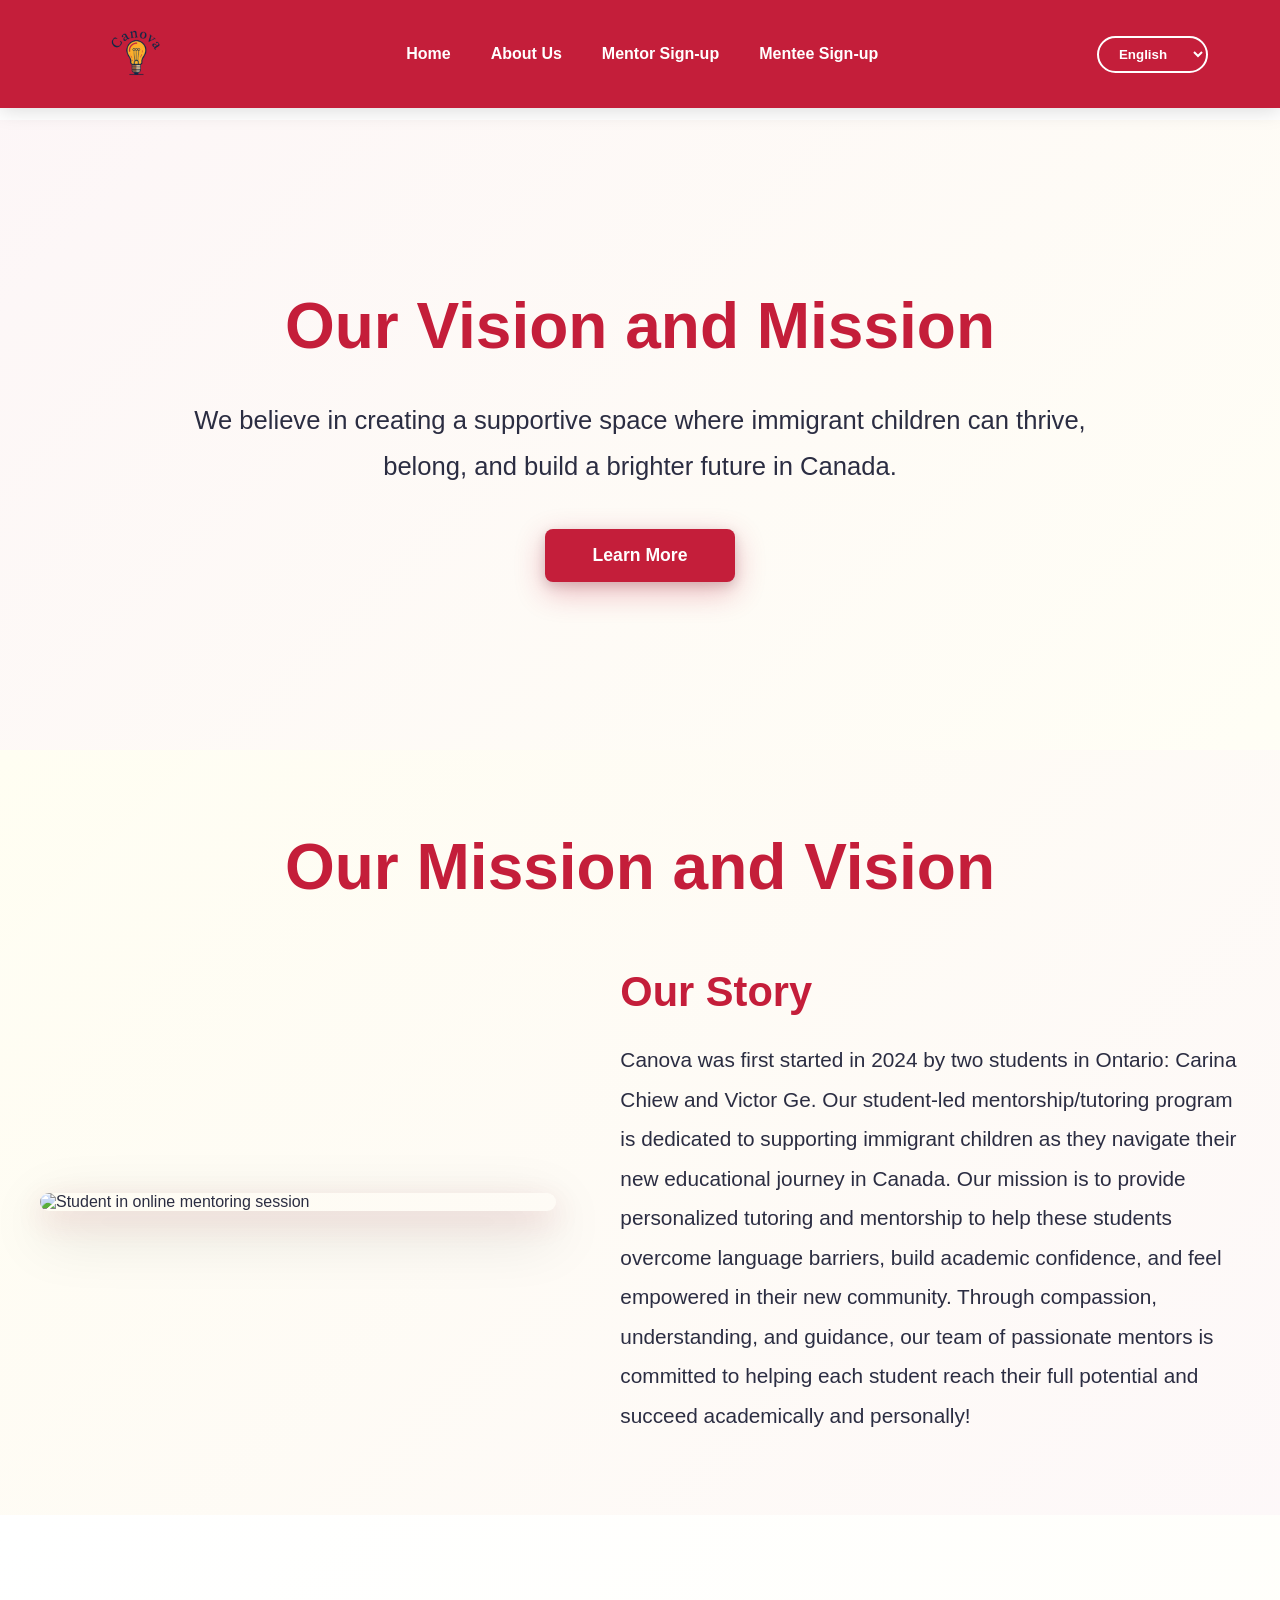
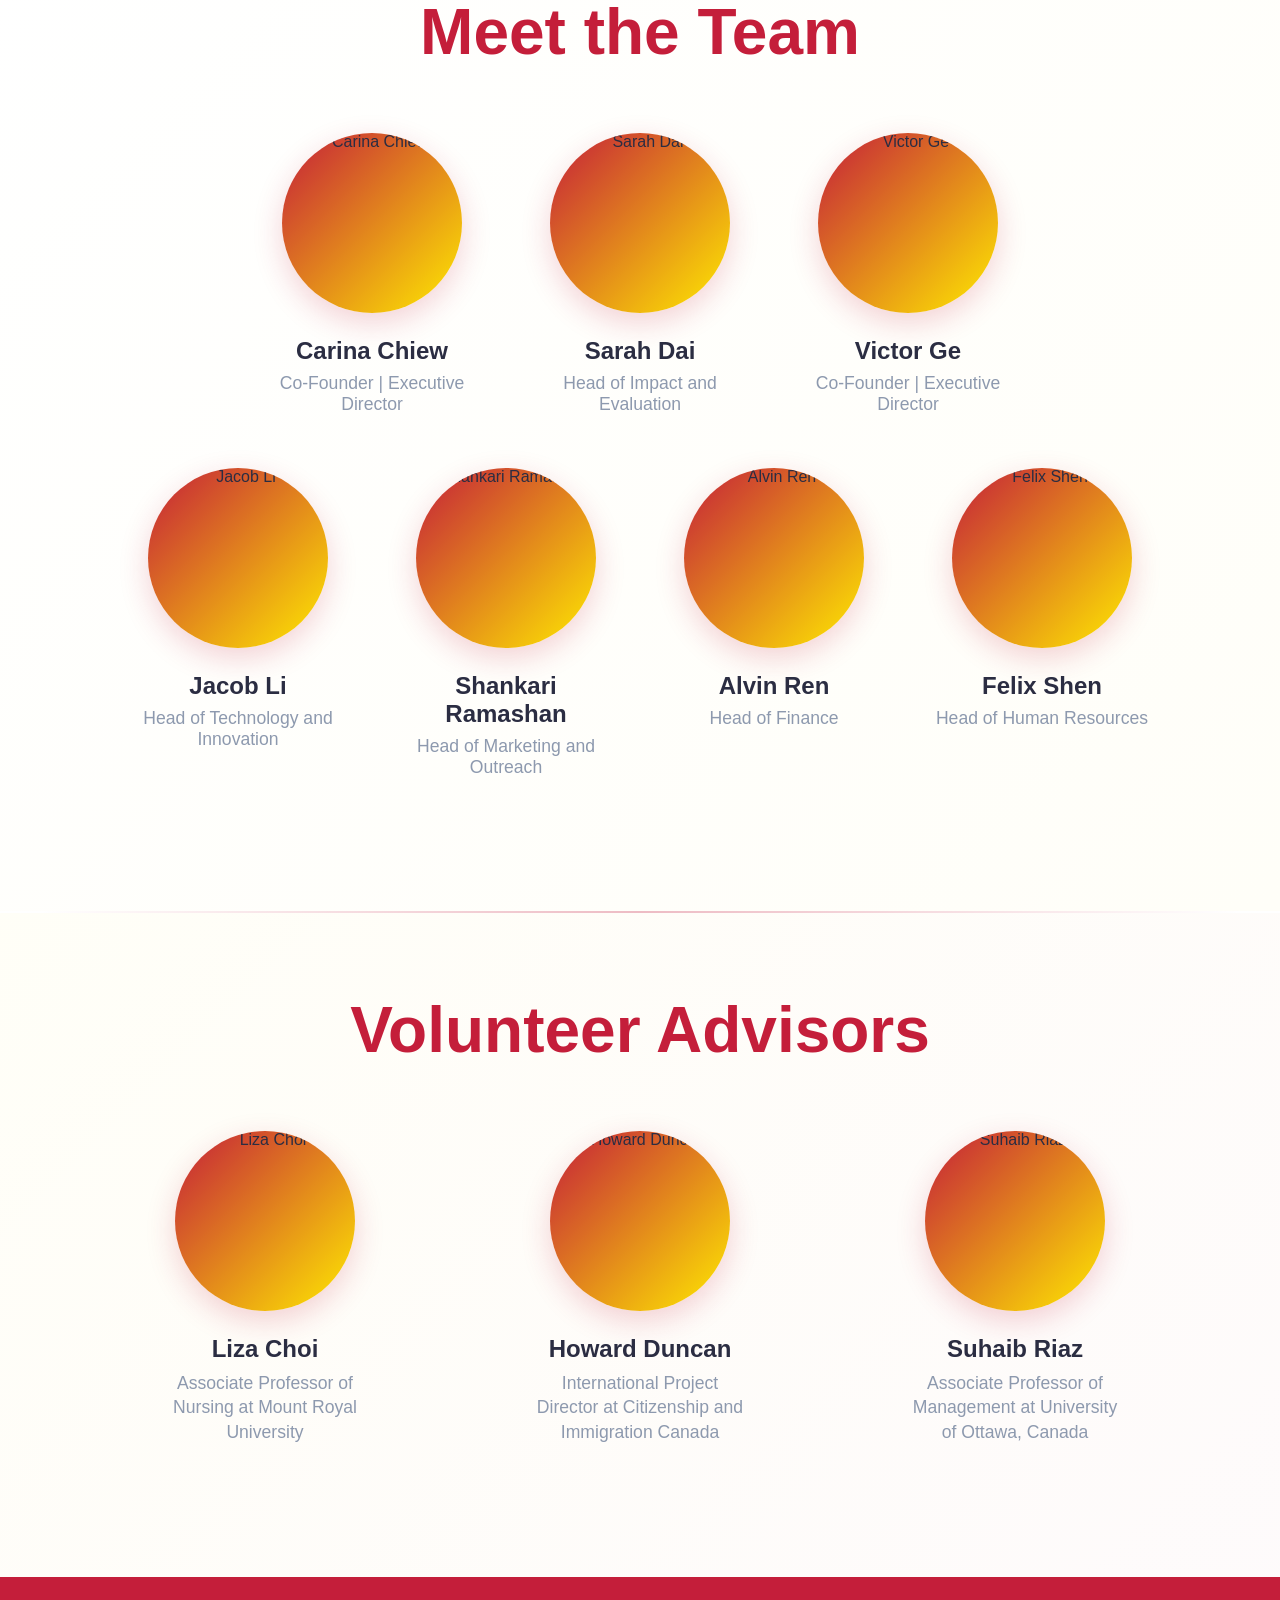
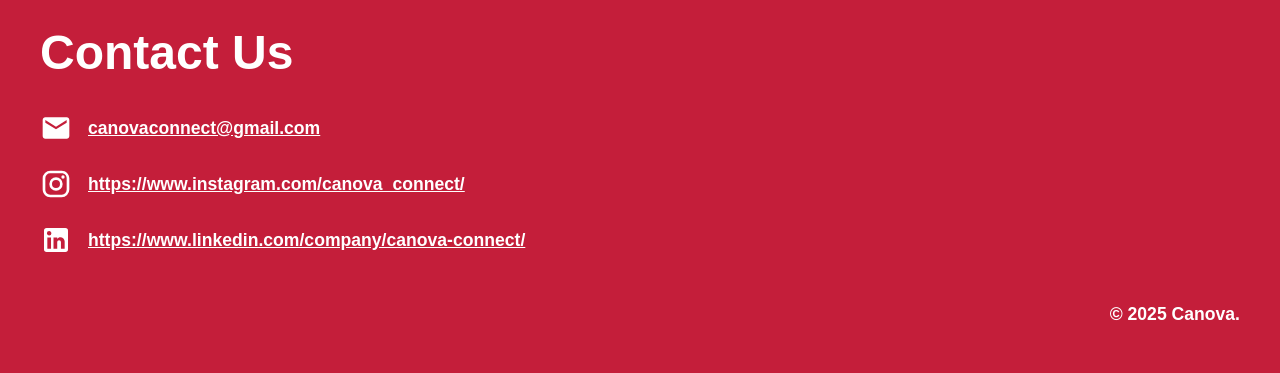
==== about.html @ da6024e0 "Website reformat, tabs." ====
<!DOCTYPE html>
<html lang="en">
<head>
    <meta charset="UTF-8">
    <meta name="viewport" content="width=device-width, initial-scale=1.0">
    <title>About Us - Canova</title>
    <link rel="stylesheet" href="styles.css">
</head>
<body class="page-loading">
    <nav class="home-navbar">
        <div class="nav-container">
            <img src="Images/Canova Logo (no background).png" alt="Canova Logo" class="navbar-logo">
            <ul class="nav-links">
                <li><a href="index.html">Home</a></li>
                <li><a href="about.html">About Us</a></li>
                <li><a href="mentor.html">Mentor Sign-up</a></li>
                <li><a href="mentee.html">Mentee Sign-up</a></li>
            </ul>
            <div class="language-selector">
                <select id="languageSelect">
                    <option value="en">English</option>
                    <option value="zh">中文</option>
                    <option value="fr">Français</option>
                    <option value="ar">العربية</option>
                </select>
            </div>
        </div>
    </nav>

    <section class="vision-mission" style="margin-top: 120px;">
        <div class="vision-content">
            <h2 class="vision-title">Our Vision and Mission</h2>
            <p class="vision-description">We believe in creating a supportive space where immigrant children can thrive, belong, and build a brighter future in Canada.</p>
            <button class="vision-btn">Learn More</button>
        </div>
    </section>

    <section class="about" id="about">
        <h2 class="about-title">Our Mission and Vision</h2>
        <div class="about-content">
            <div class="about-image">
                <img src="https://images.unsplash.com/photo-1588196749597-9ff075ee6b5b?w=800&h=600&fit=crop" alt="Student in online mentoring session">
            </div>
            <div class="about-text">
                <h3 class="about-subtitle">Our Story</h3>
                <p class="about-description">Canova was first started in 2024 by two students in Ontario: Carina Chiew and Victor Ge. Our student-led mentorship/tutoring program is dedicated to supporting immigrant children as they navigate their new educational journey in Canada. Our mission is to provide personalized tutoring and mentorship to help these students overcome language barriers, build academic confidence, and feel empowered in their new community. Through compassion, understanding, and guidance, our team of passionate mentors is committed to helping each student reach their full potential and succeed academically and personally!</p>
            </div>
        </div>
    </section>

    <section class="team" id="team">
        <h2 class="team-title">Meet the Team</h2>
        <div class="team-container">
            <div class="team-row">
                <div class="team-member">
                    <div class="team-circle">
                        <img src="images/carina.jpg" alt="Carina Chiew">
                    </div>
                    <h3 class="member-name">Carina Chiew</h3>
                    <p class="member-position">Co-Founder | Executive Director</p>
                </div>
                <div class="team-member">
                    <div class="team-circle">
                        <img src="images/sarah.jpg" alt="Sarah Dai">
                    </div>
                    <h3 class="member-name">Sarah Dai</h3>
                    <p class="member-position">Head of Impact and Evaluation</p>
                </div>
                <div class="team-member">
                    <div class="team-circle">
                        <img src="images/victor.jpg" alt="Victor Ge">
                    </div>
                    <h3 class="member-name">Victor Ge</h3>
                    <p class="member-position">Co-Founder | Executive Director</p>
                </div>
            </div>
            <div class="team-row team-row-centered">
                <div class="team-member">
                    <div class="team-circle">
                        <img src="images/jacob.jpg" alt="Jacob Li">
                    </div>
                    <h3 class="member-name">Jacob Li</h3>
                    <p class="member-position">Head of Technology and Innovation</p>
                </div>
                <div class="team-member">
                    <div class="team-circle">
                        <img src="images/shankari.jpg" alt="Shankari Ramashan">
                    </div>
                    <h3 class="member-name">Shankari Ramashan</h3>
                    <p class="member-position">Head of Marketing and Outreach</p>
                </div>
                <div class="team-member">
                    <div class="team-circle">
                        <img src="images/alvin.jpg" alt="Alvin Ren">
                    </div>
                    <h3 class="member-name">Alvin Ren</h3>
                    <p class="member-position">Head of Finance</p>
                </div>
                <div class="team-member">
                    <div class="team-circle">
                        <img src="images/felix.jpg" alt="Felix Shen">
                    </div>
                    <h3 class="member-name">Felix Shen</h3>
                    <p class="member-position">Head of Human Resources</p>
                </div>
            </div>
        </div>
    </section>

    <div class="section-divider"></div>

    <section class="advisors" id="advisors">
        <h2 class="advisors-title">Volunteer Advisors</h2>
        <div class="advisors-container">
            <div class="team-row">
                <div class="team-member">
                    <div class="team-circle">
                        <img src="images/liza.jpg" alt="Liza Choi">
                    </div>
                    <h3 class="member-name">Liza Choi</h3>
                    <p class="member-position">Associate Professor of Nursing at Mount Royal University</p>
                </div>
                <div class="team-member">
                    <div class="team-circle">
                        <img src="images/howard.jpg" alt="Howard Duncan">
                    </div>
                    <h3 class="member-name">Howard Duncan</h3>
                    <p class="member-position">International Project Director at Citizenship and Immigration Canada</p>
                </div>
                <div class="team-member">
                    <div class="team-circle">
                        <img src="images/suhaib.jpg" alt="Suhaib Riaz">
                    </div>
                    <h3 class="member-name">Suhaib Riaz</h3>
                    <p class="member-position">Associate Professor of Management at University of Ottawa, Canada</p>
                </div>
            </div>
        </div>
    </section>

    <footer class="footer">
        <div class="footer-content">
            <h2 class="footer-title">Contact Us</h2>
            <div class="footer-links">
                <div class="footer-item">
                    <svg class="footer-icon" viewBox="0 0 24 24" width="32" height="32">
                        <path fill="currentColor" d="M20 4H4c-1.1 0-1.99.9-1.99 2L2 18c0 1.1.9 2 2 2h16c1.1 0 2-.9 2-2V6c0-1.1-.9-2-2-2zm0 4l-8 5-8-5V6l8 5 8-5v2z"/>
                    </svg>
                    <a href="mailto:canovaconnect@gmail.com">canovaconnect@gmail.com</a>
                </div>
                <div class="footer-item">
                    <svg class="footer-icon" viewBox="0 0 24 24" width="32" height="32">
                        <path fill="currentColor" d="M7.8 2h8.4C19.4 2 22 4.6 22 7.8v8.4a5.8 5.8 0 0 1-5.8 5.8H7.8C4.6 22 2 19.4 2 16.2V7.8A5.8 5.8 0 0 1 7.8 2m-.2 2A3.6 3.6 0 0 0 4 7.6v8.8C4 18.39 5.61 20 7.6 20h8.8a3.6 3.6 0 0 0 3.6-3.6V7.6C20 5.61 18.39 4 16.4 4H7.6m9.65 1.5a1.25 1.25 0 0 1 1.25 1.25A1.25 1.25 0 0 1 17.25 8 1.25 1.25 0 0 1 16 6.75a1.25 1.25 0 0 1 1.25-1.25M12 7a5 5 0 0 1 5 5 5 5 0 0 1-5 5 5 5 0 0 1-5-5 5 5 0 0 1 5-5m0 2a3 3 0 0 0-3 3 3 3 0 0 0 3 3 3 3 0 0 0 3-3 3 3 0 0 0-3-3z"/>
                    </svg>
                    <a href="https://www.instagram.com/canova_connect/" target="_blank">https://www.instagram.com/canova_connect/</a>
                </div>
                <div class="footer-item">
                    <svg class="footer-icon" viewBox="0 0 24 24" width="32" height="32">
                        <path fill="currentColor" d="M19 3a2 2 0 0 1 2 2v14a2 2 0 0 1-2 2H5a2 2 0 0 1-2-2V5a2 2 0 0 1 2-2h14m-.5 15.5v-5.3a3.26 3.26 0 0 0-3.26-3.26c-.85 0-1.84.52-2.32 1.3v-1.11h-2.79v8.37h2.79v-4.93c0-.77.62-1.4 1.39-1.4a1.4 1.4 0 0 1 1.4 1.4v4.93h2.79M6.88 8.56a1.68 1.68 0 0 0 1.68-1.68c0-.93-.75-1.69-1.68-1.69a1.69 1.69 0 0 0-1.69 1.69c0 .93.76 1.68 1.69 1.68m1.39 9.94v-8.37H5.5v8.37h2.77z"/>
                    </svg>
                    <a href="https://www.linkedin.com/company/canova-connect/" target="_blank">https://www.linkedin.com/company/canova-connect/</a>
                </div>
            </div>
            <p class="footer-copyright">© 2025 Canova.</p>
        </div>
    </footer>

    <script src="script.js"></script>
    <script>
        // Ensure page loads properly
        window.addEventListener('load', function() {
            document.body.classList.remove('page-loading');
            document.body.classList.add('page-loaded');
        });
    </script>
</body>
</html>
---- styles.css ----
* {
    margin: 0;
    padding: 0;
    box-sizing: border-box;
}

:root {
    --canova-red: #C41E3A;
    --canova-yellow: #FFEB00;
    --canova-white: #FFFFFF;
    --text-dark: #2B2D42;
    --text-light: #8D99AE;
}

body {
    font-family: 'Segoe UI', Tahoma, Geneva, Verdana, sans-serif;
    overflow-x: hidden;
    background-color: var(--canova-white);
    color: var(--text-dark);
}

body.page-loading .home-navbar {
    opacity: 0;
}

body.page-loaded .home-navbar {
    animation: navbarFadeIn 0.6s ease forwards;
}

body.page-loading .home-content,
body.page-loading .home-graphic {
    opacity: 0;
    transform: translateY(40px);
}

body.page-loaded .home-content {
    animation: slideUpFadeIn 0.8s ease 0.2s forwards;
}

body.page-loaded .home-graphic {
    animation: slideUpFadeIn 0.8s ease 0.3s forwards;
}

@keyframes navbarFadeIn {
    from {
        opacity: 0;
    }
    to {
        opacity: 1;
    }
}

@keyframes slideUpFadeIn {
    from {
        opacity: 0;
        transform: translateY(40px);
    }
    to {
        opacity: 1;
        transform: translateY(0);
    }
}

/* Home Section */
.home {
    min-height: 100vh;
    display: flex;
    flex-direction: column;
    align-items: center;
    justify-content: center;
    padding: 0;
    position: relative;
    width: 100%;
    background: linear-gradient(135deg, #FFF8F8 0%, #FFFEF8 100%);
}

/* Home Navbar */
.home-navbar {
    width: 100%;
    background: var(--canova-red);
    backdrop-filter: blur(10px);
    box-shadow: 0 2px 20px rgba(0, 0, 0, 0.15);
    position: fixed;
    top: 0;
    left: 0;
    z-index: 1000;
}

.nav-container {
    max-width: 1200px;
    margin: 0 auto;
    padding: 1.2rem 2rem;
    display: flex;
    justify-content: space-between;
    align-items: center;
    gap: 2rem;
}

.navbar-logo {
    height: 70px;
    width: auto;
    object-fit: contain;
    margin-left: 1rem;
}

.nav-links {
    display: flex;
    list-style: none;
    gap: 2.5rem;
    margin: 0;
}

.nav-links a {
    text-decoration: none;
    color: white;
    font-weight: 600;
    font-size: 1rem;
    transition: color 0.3s ease;
    position: relative;
}

.nav-links a:hover {
    color: var(--canova-yellow);
}

.nav-links a::after {
    content: '';
    position: absolute;
    bottom: -5px;
    left: 0;
    width: 0;
    height: 2px;
    background: var(--canova-yellow);
    transition: width 0.3s ease;
}

.nav-links a:hover::after {
    width: 100%;
}

/* Language Selector */
.language-selector select {
    padding: 0.5rem 1rem;
    border: 2px solid white;
    border-radius: 25px;
    background: transparent;
    color: white;
    font-weight: 600;
    cursor: pointer;
    transition: all 0.3s ease;
    outline: none;
}

.language-selector select option {
    background: white;
    color: var(--text-dark);
    font-weight: 600;
    padding: 0.5rem;
}

.language-selector select:hover {
    background: white;
    color: var(--canova-red);
}

.language-selector select:focus {
    box-shadow: 0 0 0 3px rgba(255, 255, 255, 0.3);
}

.home-graphic {
    width: 100%;
    max-width: 1200px;
    background-image: url('images/Canova Grad.jpg');
    background-size: cover;
    background-position: center;
    background-repeat: no-repeat;
    border-radius: 20px;
    padding: 4rem 2rem;
    box-shadow: 0 25px 70px rgba(0, 0, 0, 0.15), 0 10px 30px rgba(196, 30, 58, 0.1);
    display: flex;
    align-items: center;
    justify-content: center;
    min-height: 500px;
    margin-top: 6rem;
    position: relative;
    transition: transform 0.3s ease, box-shadow 0.3s ease;
}

.home-graphic:hover {
    transform: translateY(-5px);
    box-shadow: 0 30px 80px rgba(0, 0, 0, 0.2), 0 15px 40px rgba(196, 30, 58, 0.15);
}

.home-graphic::before {
    content: '';
    position: absolute;
    top: 0;
    left: 0;
    right: 0;
    bottom: 0;
    background: rgba(255, 220, 220, 0.55);
    border-radius: 20px;
    z-index: 1;
}

.home-content {
    text-align: center;
    background: rgba(255, 255, 255, 0.95);
    padding: 3rem;
    border-radius: 15px;
    max-width: 800px;
    position: relative;
    z-index: 2;
    box-shadow: 0 15px 40px rgba(0, 0, 0, 0.1), 0 5px 15px rgba(196, 30, 58, 0.08);
}

.home-title {
    font-size: 4.5rem;
    font-weight: 700;
    color: var(--canova-red);
    margin-bottom: 1rem;
}

.home-subtitle {
    font-size: 2.2rem;
    color: var(--text-dark);
    font-weight: 600;
    margin-bottom: 1rem;
}

.home-description {
    font-size: 1.5rem;
    color: var(--text-light);
    margin-bottom: 2.5rem;
    line-height: 1.6;
}

.home-buttons {
    display: flex;
    gap: 2rem;
    justify-content: center;
    align-items: center;
}

.home-btn {
    padding: 1.2rem 3rem;
    font-size: 1.3rem;
    border: 2px solid var(--canova-red);
    background: var(--canova-white);
    color: var(--canova-red);
    border-radius: 50px;
    cursor: pointer;
    font-weight: 600;
    transition: all 0.3s ease;
}

.home-btn:hover {
    background: var(--canova-red);
    color: white;
    transform: translateY(-3px);
    box-shadow: 0 10px 30px rgba(196, 30, 58, 0.3);
}

/* Vision and Mission Section */
.vision-mission {
    min-height: 70vh;
    display: flex;
    align-items: center;
    justify-content: center;
    padding: 4rem 2rem;
    background: linear-gradient(135deg, rgba(196, 30, 58, 0.04), rgba(255, 235, 0, 0.04));
    position: relative;
}

.vision-content {
    text-align: center;
    max-width: 900px;
    opacity: 0;
    transform: translateY(50px);
    transition: opacity 1s ease, transform 1s ease;
}

.vision-content.visible {
    opacity: 1;
    transform: translateY(0);
}

.vision-title {
    font-size: 4rem;
    font-weight: 700;
    color: var(--canova-red);
    margin-bottom: 2rem;
    line-height: 1.2;
}

.vision-description {
    font-size: 1.6rem;
    color: var(--text-dark);
    line-height: 1.8;
    margin-bottom: 2.5rem;
    font-weight: 400;
}

.vision-btn {
    padding: 1rem 3rem;
    font-size: 1.1rem;
    border: none;
    background: var(--canova-red);
    color: white;
    border-radius: 8px;
    cursor: pointer;
    font-weight: 600;
    transition: all 0.3s ease;
    box-shadow: 0 10px 30px rgba(196, 30, 58, 0.3), 0 4px 12px rgba(0, 0, 0, 0.15);
}

.vision-btn:hover {
    transform: translateY(-4px);
    box-shadow: 0 15px 45px rgba(196, 30, 58, 0.4), 0 8px 20px rgba(0, 0, 0, 0.2);
    background: #A01828;
}

/* Services Section */
.services {
    padding: 5rem 2rem;
    background: linear-gradient(135deg, #FFFFFF 0%, #FFF9F0 100%);
}

.services-title {
    font-size: 4rem;
    font-weight: 700;
    color: var(--canova-red);
    text-align: center;
    margin-bottom: 4rem;
}

.services-grid {
    max-width: 1200px;
    margin: 0 auto;
    display: grid;
    grid-template-columns: repeat(3, 1fr);
    gap: 3rem;
}

.service-card {
    text-align: center;
    padding: 2rem;
    opacity: 0;
    transform: translateY(30px);
    transition: opacity 0.8s ease, transform 0.8s ease, box-shadow 0.3s ease;
    background: white;
    border-radius: 15px;
    box-shadow: 0 8px 25px rgba(0, 0, 0, 0.08), 0 3px 10px rgba(196, 30, 58, 0.05);
}

.service-card:hover {
    transform: translateY(-8px);
    box-shadow: 0 15px 40px rgba(0, 0, 0, 0.12), 0 8px 20px rgba(196, 30, 58, 0.1);
}

.service-card.visible {
    opacity: 1;
    transform: translateY(0);
}

.service-card:nth-child(2) {
    transition-delay: 0.2s;
}

.service-card:nth-child(3) {
    transition-delay: 0.4s;
}

.service-icon {
    color: var(--canova-red);
    margin-bottom: 1.5rem;
    display: flex;
    justify-content: center;
}

.service-name {
    font-size: 2.4rem;
    font-weight: 700;
    color: var(--canova-red);
    margin-bottom: 1.5rem;
}

.service-description {
    font-size: 1.2rem;
    color: var(--text-dark);
    line-height: 1.8;
    text-align: left;
}

.service-description strong {
    color: var(--canova-red);
    font-weight: 600;
}

/* About Section */
.about {
    padding: 5rem 2rem;
    background: linear-gradient(135deg, rgba(255, 235, 0, 0.05), rgba(196, 30, 58, 0.03));
}

.about-title {
    font-size: 4rem;
    font-weight: 700;
    color: var(--canova-red);
    text-align: center;
    margin-bottom: 4rem;
    opacity: 0;
    transform: translateY(30px);
    transition: opacity 0.8s ease, transform 0.8s ease;
}

.about-title.visible {
    opacity: 1;
    transform: translateY(0);
}

.about-content {
    max-width: 1200px;
    margin: 0 auto;
    display: grid;
    grid-template-columns: 1fr 1.2fr;
    gap: 4rem;
    align-items: center;
    opacity: 0;
    transform: translateY(30px);
    transition: opacity 0.8s ease 0.3s, transform 0.8s ease 0.3s;
}

.about-content.visible {
    opacity: 1;
    transform: translateY(0);
}

.about-image {
    border-radius: 20px;
    overflow: hidden;
    box-shadow: 0 20px 60px rgba(0, 0, 0, 0.2), 0 10px 30px rgba(196, 30, 58, 0.12);
    transition: transform 0.3s ease, box-shadow 0.3s ease;
}

.about-image:hover {
    transform: translateY(-5px) scale(1.02);
    box-shadow: 0 25px 70px rgba(0, 0, 0, 0.25), 0 15px 40px rgba(196, 30, 58, 0.18);
}

.about-image img {
    width: 100%;
    height: auto;
    display: block;
}

.about-subtitle {
    font-size: 2.6rem;
    font-weight: 700;
    color: var(--canova-red);
    margin-bottom: 1.5rem;
}

.about-description {
    font-size: 1.3rem;
    color: var(--text-dark);
    line-height: 1.9;
    text-align: left;
}

/* Mentee Sign-up Section */
.mentee-signup {
    padding: 5rem 2rem;
    background: linear-gradient(135deg, #FFFBF5 0%, #FFF5F5 100%);
}

.mentee-content {
    max-width: 1200px;
    margin: 0 auto;
    display: grid;
    grid-template-columns: 1fr 1fr;
    gap: 4rem;
    align-items: center;
    opacity: 0;
    transform: translateY(30px);
    transition: opacity 0.8s ease, transform 0.8s ease;
}

.mentee-content.visible {
    opacity: 1;
    transform: translateY(0);
}

.mentee-text {
    text-align: left;
}

.mentee-title {
    font-size: 4rem;
    font-weight: 700;
    color: var(--canova-red);
    margin-bottom: 1.5rem;
    line-height: 1.2;
}

.mentee-subtitle {
    font-size: 1.5rem;
    color: var(--text-dark);
    margin-bottom: 2.5rem;
    line-height: 1.6;
}

.mentee-btn {
    padding: 1rem 2.5rem;
    font-size: 1.1rem;
    border: none;
    background: var(--canova-red);
    color: white;
    border-radius: 50px;
    cursor: pointer;
    font-weight: 600;
    transition: all 0.3s ease;
    box-shadow: 0 8px 25px rgba(196, 30, 58, 0.3);
}

.mentee-btn:hover {
    transform: translateY(-3px);
    box-shadow: 0 12px 35px rgba(196, 30, 58, 0.4);
    background: #A01828;
}

.mentee-image {
    border-radius: 20px;
    overflow: hidden;
    box-shadow: 0 20px 60px rgba(0, 0, 0, 0.2), 0 10px 30px rgba(196, 30, 58, 0.12);
    transition: transform 0.3s ease, box-shadow 0.3s ease;
}

.mentee-image:hover {
    transform: translateY(-5px) scale(1.02);
    box-shadow: 0 25px 70px rgba(0, 0, 0, 0.25), 0 15px 40px rgba(196, 30, 58, 0.18);
}

.mentee-image img {
    width: 100%;
    height: auto;
    display: block;
}

/* Mentor Sign-up Section */
.mentor-signup {
    padding: 5rem 2rem;
    background: linear-gradient(135deg, rgba(196, 30, 58, 0.02), rgba(255, 255, 255, 0.95));
}

.mentor-content {
    max-width: 1200px;
    margin: 0 auto;
    display: grid;
    grid-template-columns: 1fr 1fr;
    gap: 4rem;
    align-items: center;
    opacity: 0;
    transform: translateY(30px);
    transition: opacity 0.8s ease, transform 0.8s ease;
}

.mentor-content.visible {
    opacity: 1;
    transform: translateY(0);
}

.mentor-text {
    text-align: left;
}

.mentor-title {
    font-size: 4rem;
    font-weight: 700;
    color: var(--canova-red);
    margin-bottom: 1.5rem;
    line-height: 1.2;
}

.mentor-subtitle {
    font-size: 1.5rem;
    color: var(--text-dark);
    margin-bottom: 2.5rem;
    line-height: 1.6;
}

.mentor-btn {
    padding: 1rem 2.5rem;
    font-size: 1.1rem;
    border: none;
    background: var(--canova-red);
    color: white;
    border-radius: 50px;
    cursor: pointer;
    font-weight: 600;
    transition: all 0.3s ease;
    box-shadow: 0 8px 25px rgba(196, 30, 58, 0.3);
}

.mentor-btn:hover {
    transform: translateY(-3px);
    box-shadow: 0 12px 35px rgba(196, 30, 58, 0.4);
    background: #A01828;
}

.mentor-image {
    border-radius: 20px;
    overflow: hidden;
    box-shadow: 0 20px 60px rgba(0, 0, 0, 0.2), 0 10px 30px rgba(196, 30, 58, 0.12);
    transition: transform 0.3s ease, box-shadow 0.3s ease;
}

.mentor-image:hover {
    transform: translateY(-5px) scale(1.02);
    box-shadow: 0 25px 70px rgba(0, 0, 0, 0.25), 0 15px 40px rgba(196, 30, 58, 0.18);
}

.mentor-image img {
    width: 100%;
    height: auto;
    display: block;
}

/* Team Section */
.team {
    padding: 5rem 2rem;
    background: linear-gradient(135deg, #FFFFFF 0%, #FFFEF8 100%);
}

.team-title {
    font-size: 4rem;
    font-weight: 700;
    color: var(--canova-red);
    text-align: center;
    margin-bottom: 4rem;
    opacity: 0;
    transform: translateY(30px);
    transition: opacity 0.8s ease, transform 0.8s ease;
}

.team-title.visible {
    opacity: 1;
    transform: translateY(0);
}

.team-container {
    max-width: 1200px;
    margin: 0 auto;
}

.team-row {
    display: flex;
    justify-content: center;
    gap: 3rem;
    margin-bottom: 3rem;
    flex-wrap: nowrap;
    opacity: 0;
    transform: translateY(30px);
    transition: opacity 0.8s ease, transform 0.8s ease;
}

.team-row.visible {
    opacity: 1;
    transform: translateY(0);
}

.team-row-centered {
    max-width: 1200px;
    margin: 0 auto 3rem;
}

.team-member {
    text-align: center;
    flex: 0 0 auto;
    width: 220px;
}

.team-circle {
    width: 180px;
    height: 180px;
    border-radius: 50%;
    background: linear-gradient(135deg, var(--canova-red), var(--canova-yellow));
    margin: 0 auto 1.5rem;
    box-shadow: 0 10px 30px rgba(196, 30, 58, 0.2);
    transition: transform 0.3s ease, box-shadow 0.3s ease;
    overflow: hidden;
}

.team-circle img {
    width: 100%;
    height: 100%;
    object-fit: cover;
    display: block;
}

.team-circle:hover {
    transform: translateY(-5px);
    box-shadow: 0 15px 40px rgba(196, 30, 58, 0.3);
}

.member-name {
    font-size: 1.5rem;
    font-weight: 700;
    color: var(--text-dark);
    margin-bottom: 0.5rem;
}

.member-position {
    font-size: 1.1rem;
    color: var(--text-light);
    font-weight: 500;
    margin-bottom: 0.3rem;
}

.member-credentials {
    font-size: 1rem;
    color: var(--text-light);
    font-weight: 400;
    font-style: italic;
}

/* Section Divider */
.section-divider {
    max-width: 1200px;
    margin: 0 auto;
    height: 2px;
    background: linear-gradient(90deg, transparent, var(--canova-red), transparent);
    opacity: 0.3;
}

/* Volunteer Advisors Section */
.advisors {
    padding: 5rem 2rem;
    background: linear-gradient(135deg, rgba(255, 235, 0, 0.03), rgba(196, 30, 58, 0.02));
}

.advisors-title {
    font-size: 4rem;
    font-weight: 700;
    color: var(--canova-red);
    text-align: center;
    margin-bottom: 4rem;
    opacity: 0;
    transform: translateY(30px);
    transition: opacity 0.8s ease, transform 0.8s ease;
}

.advisors-title.visible {
    opacity: 1;
    transform: translateY(0);
}

.advisors-container {
    max-width: 1400px;
    margin: 0 auto;
}

.advisors-container .team-row {
    justify-content: space-evenly;
    flex-wrap: nowrap;
    gap: 2rem;
}

.advisors-container .team-member {
    max-width: 320px;
}

.advisors-container .member-position {
    max-width: 300px;
    margin: 0 auto 0.3rem;
    line-height: 1.4;
}

/* Footer */
.footer {
    background: var(--canova-red);
    padding: 3rem 2rem;
    color: white;
}

.footer-content {
    max-width: 1200px;
    margin: 0 auto;
}

.footer-title {
    font-size: 3rem;
    font-weight: 700;
    color: white;
    margin-bottom: 2rem;
}

.footer-links {
    display: flex;
    flex-direction: column;
    gap: 1.5rem;
    margin-bottom: 3rem;
}

.footer-item {
    display: flex;
    align-items: center;
    gap: 1rem;
}

.footer-icon {
    color: white;
    flex-shrink: 0;
}

.footer-item a {
    color: white;
    text-decoration: underline;
    font-size: 1.1rem;
    font-weight: 600;
    transition: opacity 0.3s ease;
}

.footer-item a:hover {
    opacity: 0.8;
}

.footer-copyright {
    text-align: right;
    font-size: 1.1rem;
    color: white;
    font-weight: 600;
    margin: 0;
}

/* Animations */
@keyframes fadeInUp {
    from {
        opacity: 0;
        transform: translateY(30px);
    }
    to {
        opacity: 1;
        transform: translateY(0);
    }
}

/* Responsive */
@media (max-width: 768px) {
    .navbar-logo {
        height: 40px;
        margin-left: 0.5rem;
    }
    
    .nav-links {
        gap: 0.5rem;
        font-size: 0.75rem;
    }
    
    .nav-container {
        padding: 0.5rem 0.75rem;
        flex-wrap: wrap;
        gap: 0.75rem;
    }
    
    .language-selector {
        margin-top: 0;
    }
    
    .language-selector select {
        padding: 0.3rem 0.6rem;
        font-size: 0.75rem;
    }
    
    .home-title {
        font-size: 2.5rem;
    }
    
    .home-subtitle {
        font-size: 1.3rem;
    }
    
    .home-description {
        font-size: 1rem;
    }
    
    .home-buttons {
        flex-direction: column;
        gap: 1rem;
    }
    
    .home-btn {
        width: 100%;
    }
    
    .home-content {
        padding: 2rem 1.5rem;
    }
    
    .vision-title {
        font-size: 2.2rem;
    }
    
    .vision-description {
        font-size: 1.1rem;
    }
    
    .vision-btn {
        width: 100%;
        max-width: 300px;
    }
    
    .services-title {
        font-size: 2.2rem;
    }
    
    .services-grid {
        grid-template-columns: 1fr;
        gap: 2rem;
    }
    
    .service-name {
        font-size: 1.6rem;
    }
    
    .service-description {
        font-size: 1rem;
    }
    
    .about-title {
        font-size: 2.2rem;
    }
    
    .about-content {
        grid-template-columns: 1fr;
        gap: 2rem;
    }
    
    .about-subtitle {
        font-size: 1.8rem;
    }
    
    .about-description {
        font-size: 1rem;
    }
    
    .mentee-content {
        grid-template-columns: 1fr;
        gap: 2rem;
    }
    
    .mentee-title {
        font-size: 2.2rem;
    }
    
    .mentee-subtitle {
        font-size: 1.1rem;
    }
    
    .mentee-btn {
        width: 100%;
    }
    
    .mentor-content {
        grid-template-columns: 1fr;
        gap: 2rem;
    }
    
    .mentor-title {
        font-size: 2.2rem;
    }
    
    .mentor-subtitle {
        font-size: 1.1rem;
    }
    
    .mentor-btn {
        width: 100%;
    }
    
    .team-title {
        font-size: 2.5rem;
    }
    
    .team-row {
        gap: 2rem;
    }

    .team-container .team-row {
        flex-wrap: wrap;
        flex-direction: column;
        align-items: center;
    }

    .team-container .team-member {
        width: 100%;
        max-width: 320px;
    }
    
    .team-circle {
        width: 150px;
        height: 150px;
    }
    
    .member-name {
        font-size: 1.3rem;
    }
    
    .member-position {
        font-size: 1rem;
    }
    
    .member-credentials {
        font-size: 0.9rem;
    }
    
    .advisors-title {
        font-size: 2.5rem;
    }
    
    .advisors-container .team-row {
        flex-wrap: wrap;
        flex-direction: column;
        align-items: center;
    }
    
    .advisors-container .team-member {
        max-width: 100%;
        width: 100%;
    }
    
    .advisors-container .member-position {
        max-width: 100%;
    }
    
    .footer-title {
        font-size: 2rem;
    }
    
    .footer-item {
        flex-direction: column;
        align-items: flex-start;
        gap: 0.5rem;
    }
    
    .footer-item a {
        font-size: 0.95rem;
        word-break: break-all;
    }
    
    .footer-copyright {
        text-align: center;
    }
}
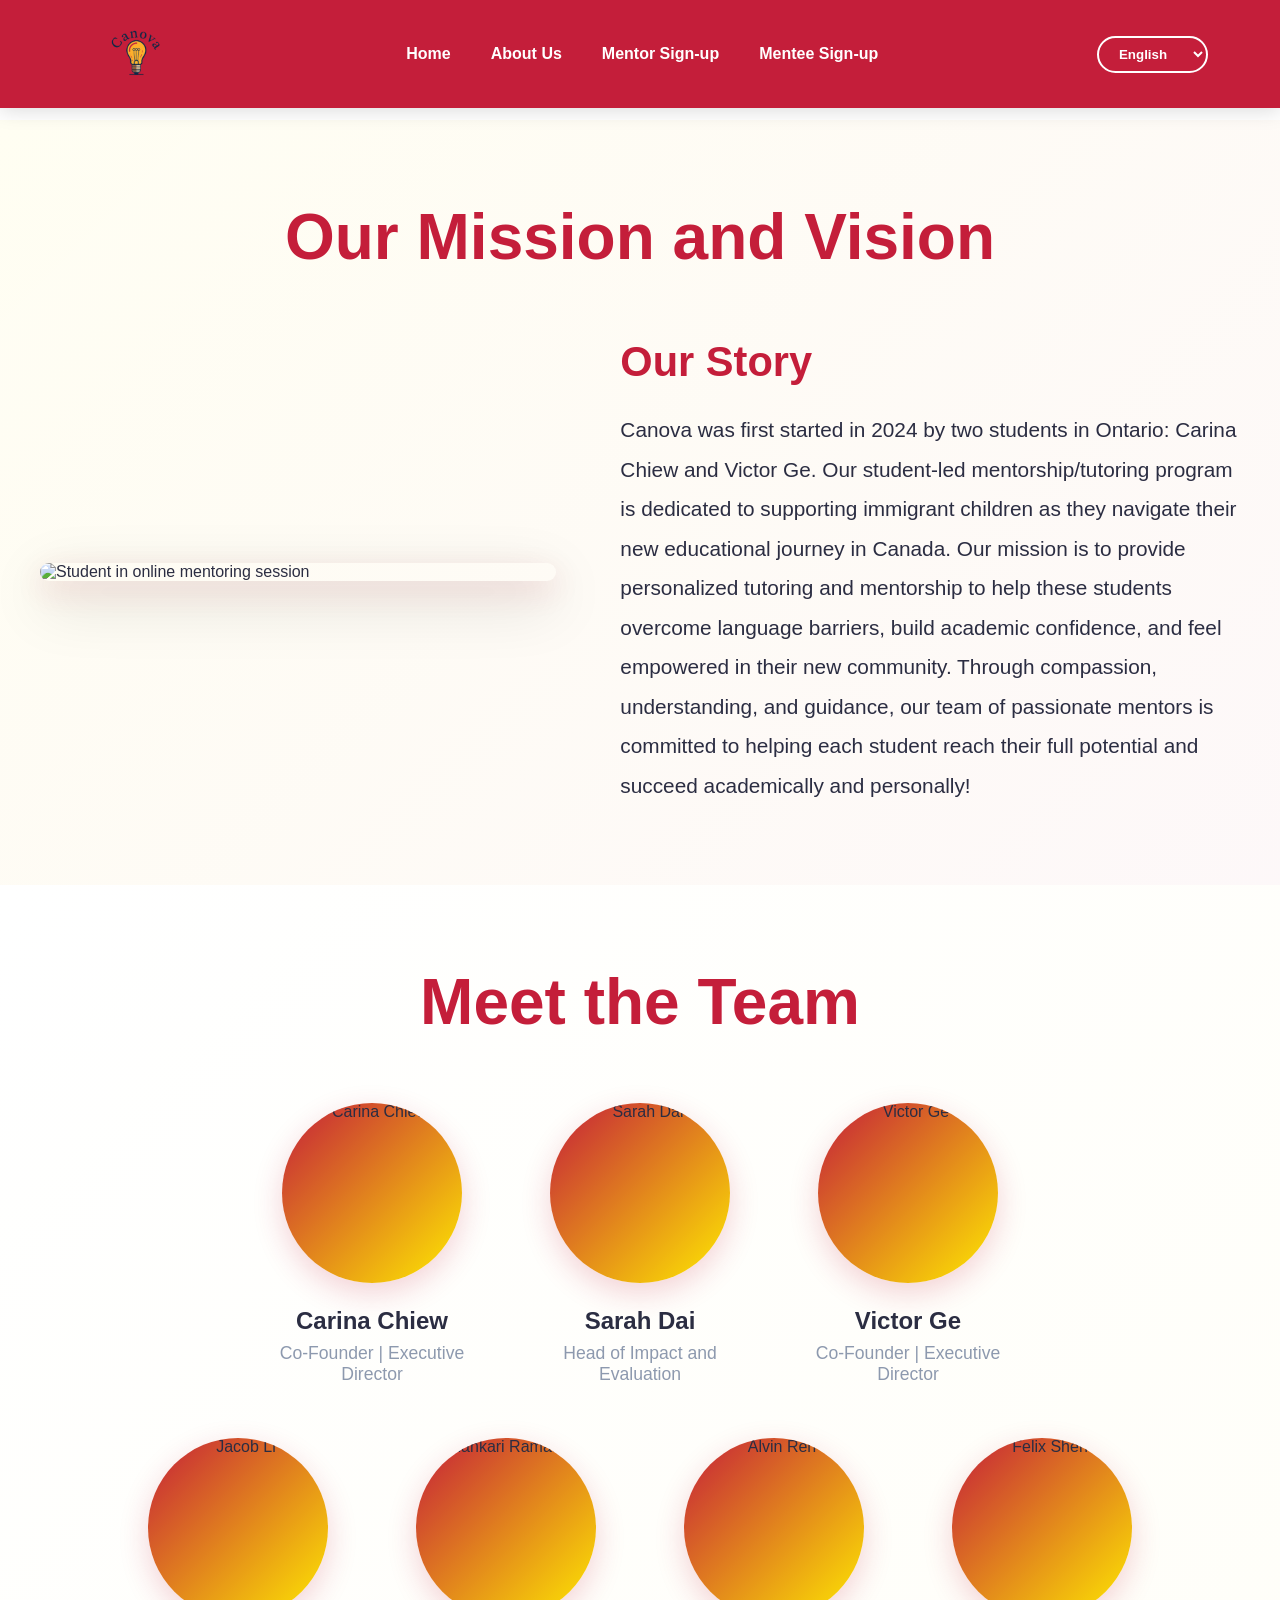
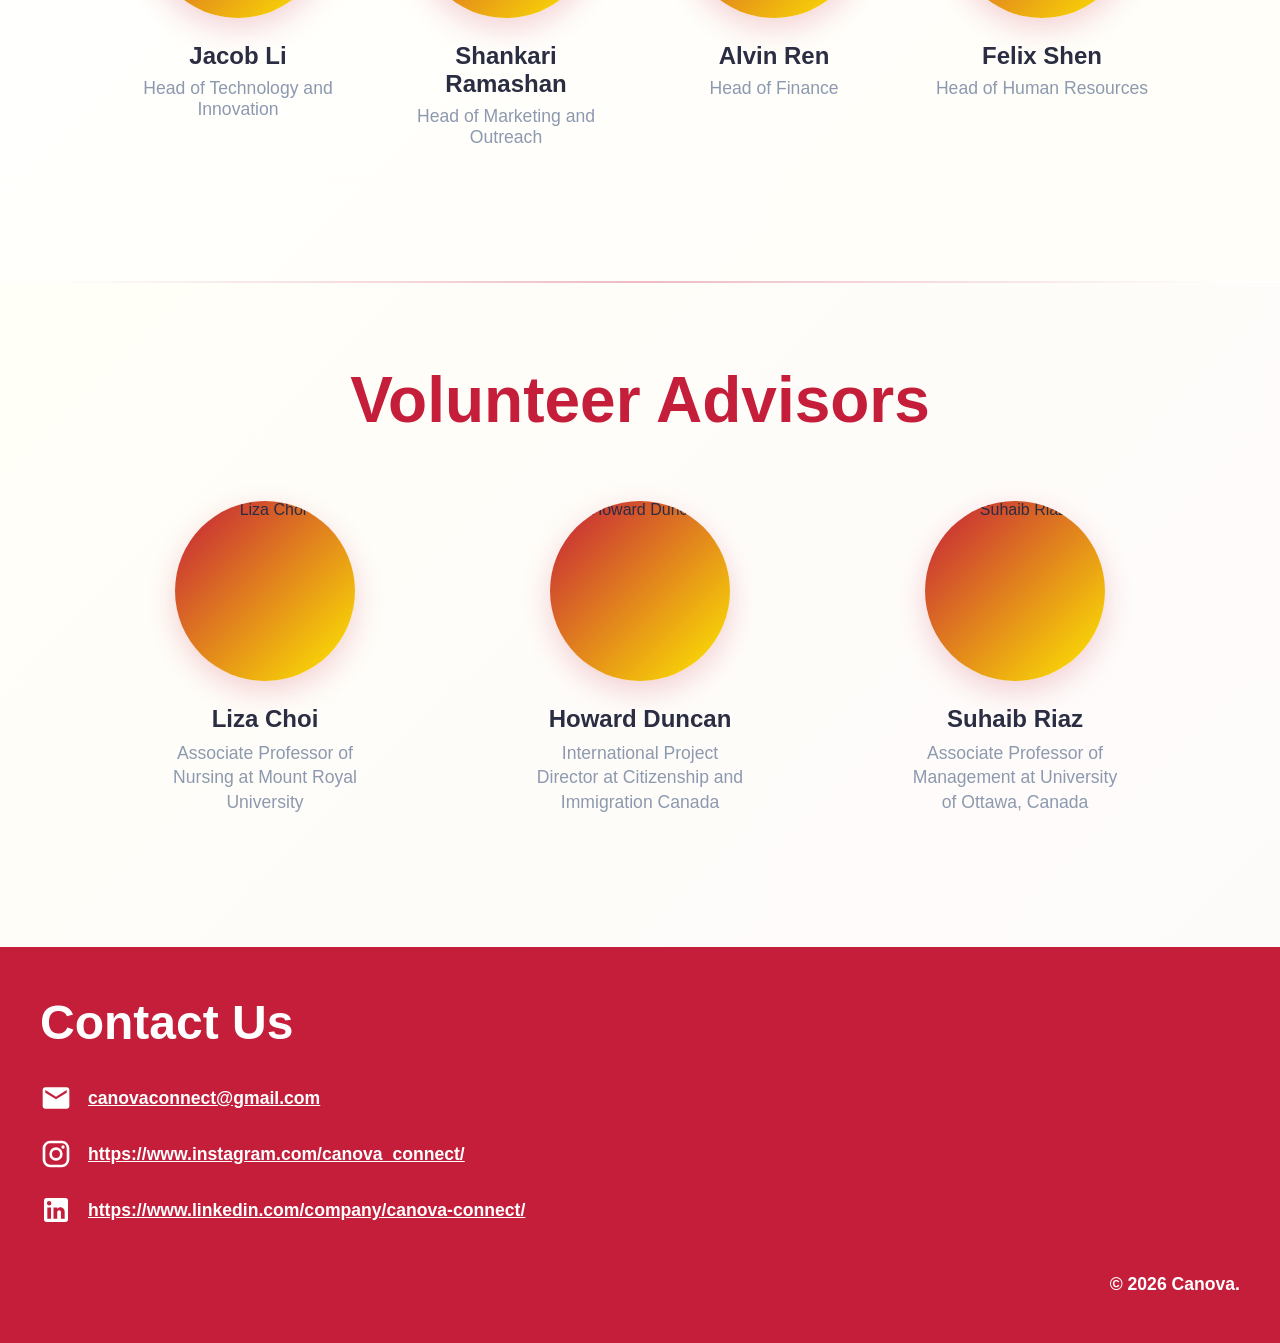
==== commit 7c622074: "fix" ====
--- a/about.html
+++ b/about.html
@@ -27,15 +27,7 @@
         </div>
     </nav>
 
-    <section class="vision-mission" style="margin-top: 120px;">
-        <div class="vision-content">
-            <h2 class="vision-title">Our Vision and Mission</h2>
-            <p class="vision-description">We believe in creating a supportive space where immigrant children can thrive, belong, and build a brighter future in Canada.</p>
-            <button class="vision-btn">Learn More</button>
-        </div>
-    </section>
-
-    <section class="about" id="about">
+    <section class="about" id="about" style="margin-top: 120px;">
         <h2 class="about-title">Our Mission and Vision</h2>
         <div class="about-content">
             <div class="about-image">
@@ -161,7 +153,7 @@
                     <a href="https://www.linkedin.com/company/canova-connect/" target="_blank">https://www.linkedin.com/company/canova-connect/</a>
                 </div>
             </div>
-            <p class="footer-copyright">© 2025 Canova.</p>
+            <p class="footer-copyright">© 2026 Canova.</p>
         </div>
     </footer>
 
--- a/styles.css
+++ b/styles.css
@@ -589,6 +589,46 @@
     line-height: 1.6;
 }
 
+.mentor-requirements {
+    background: rgba(248, 248, 248, 0.5);
+    padding: 1.5rem;
+    border-radius: 10px;
+    margin-bottom: 2.5rem;
+    border-left: 2px solid rgba(196, 30, 58, 0.3);
+}
+
+.requirements-heading {
+    font-size: 1.8rem;
+    font-weight: 700;
+    color: var(--canova-red);
+    margin-bottom: 1.2rem;
+    margin-top: 0;
+}
+
+.requirements-list {
+    list-style: none;
+    padding-left: 0;
+    margin: 0;
+}
+
+.requirements-list li {
+    font-size: 1.2rem;
+    color: var(--text-dark);
+    padding: 0.8rem 0;
+    padding-left: 2rem;
+    position: relative;
+    line-height: 1.6;
+}
+
+.requirements-list li::before {
+    content: "✓";
+    position: absolute;
+    left: 0;
+    color: rgba(196, 30, 58, 0.6);
+    font-weight: 600;
+    font-size: 1.3rem;
+}
+
 .mentor-btn {
     padding: 1rem 2.5rem;
     font-size: 1.1rem;
@@ -848,19 +888,19 @@
 /* Responsive */
 @media (max-width: 768px) {
     .navbar-logo {
-        height: 40px;
+        height: 35px;
         margin-left: 0.5rem;
     }
     
     .nav-links {
         gap: 0.5rem;
-        font-size: 0.75rem;
+        font-size: 0.7rem;
     }
     
     .nav-container {
-        padding: 0.5rem 0.75rem;
+        padding: 0.4rem 0.75rem;
         flex-wrap: wrap;
-        gap: 0.75rem;
+        gap: 0.5rem;
     }
     
     .language-selector {
@@ -868,8 +908,8 @@
     }
     
     .language-selector select {
-        padding: 0.3rem 0.6rem;
-        font-size: 0.75rem;
+        padding: 0.25rem 0.5rem;
+        font-size: 0.7rem;
     }
     
     .home-title {
@@ -972,6 +1012,24 @@
     
     .mentor-subtitle {
         font-size: 1.1rem;
+    }
+    
+    .requirements-heading {
+        font-size: 1.4rem;
+    }
+    
+    .requirements-list li {
+        font-size: 1rem;
+        padding: 0.6rem 0;
+        padding-left: 1.8rem;
+    }
+    
+    .requirements-list li::before {
+        font-size: 1.2rem;
+    }
+    
+    .mentor-requirements {
+        padding: 1.5rem;
     }
     
     .mentor-btn {
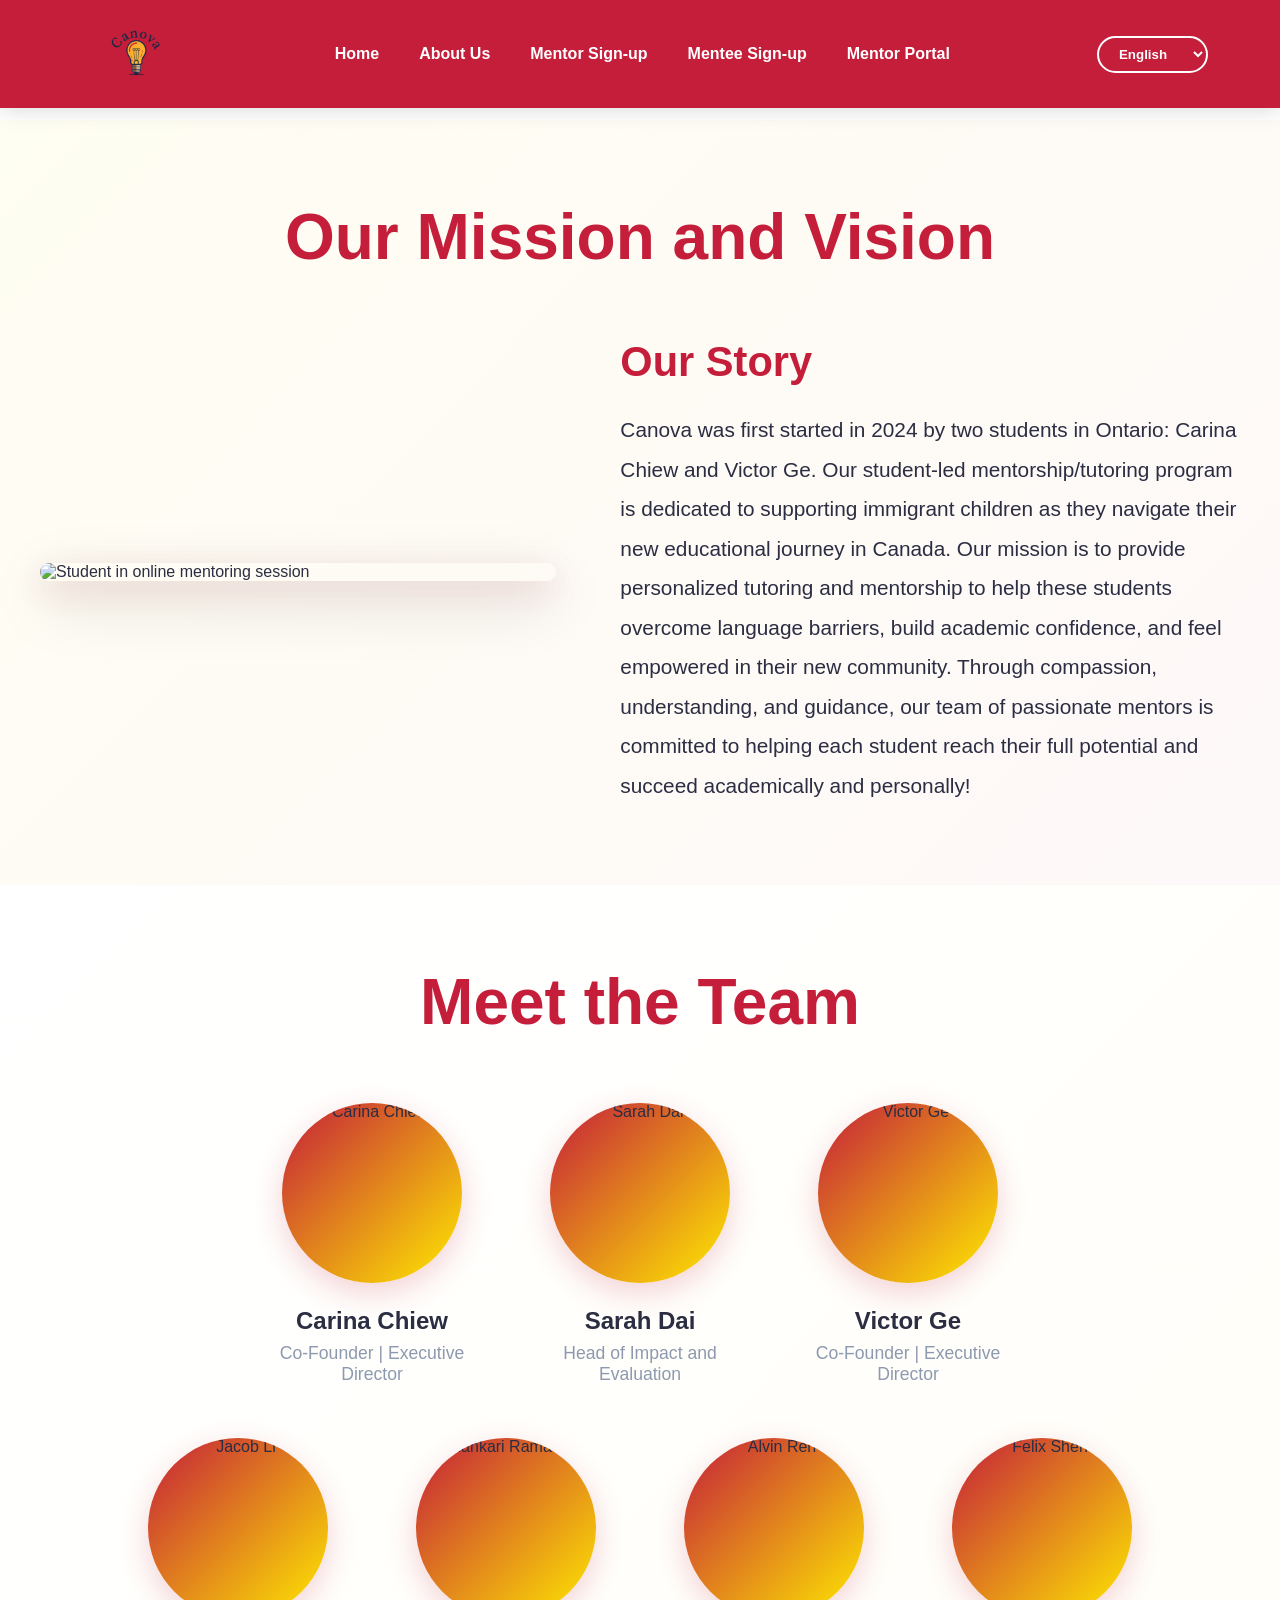
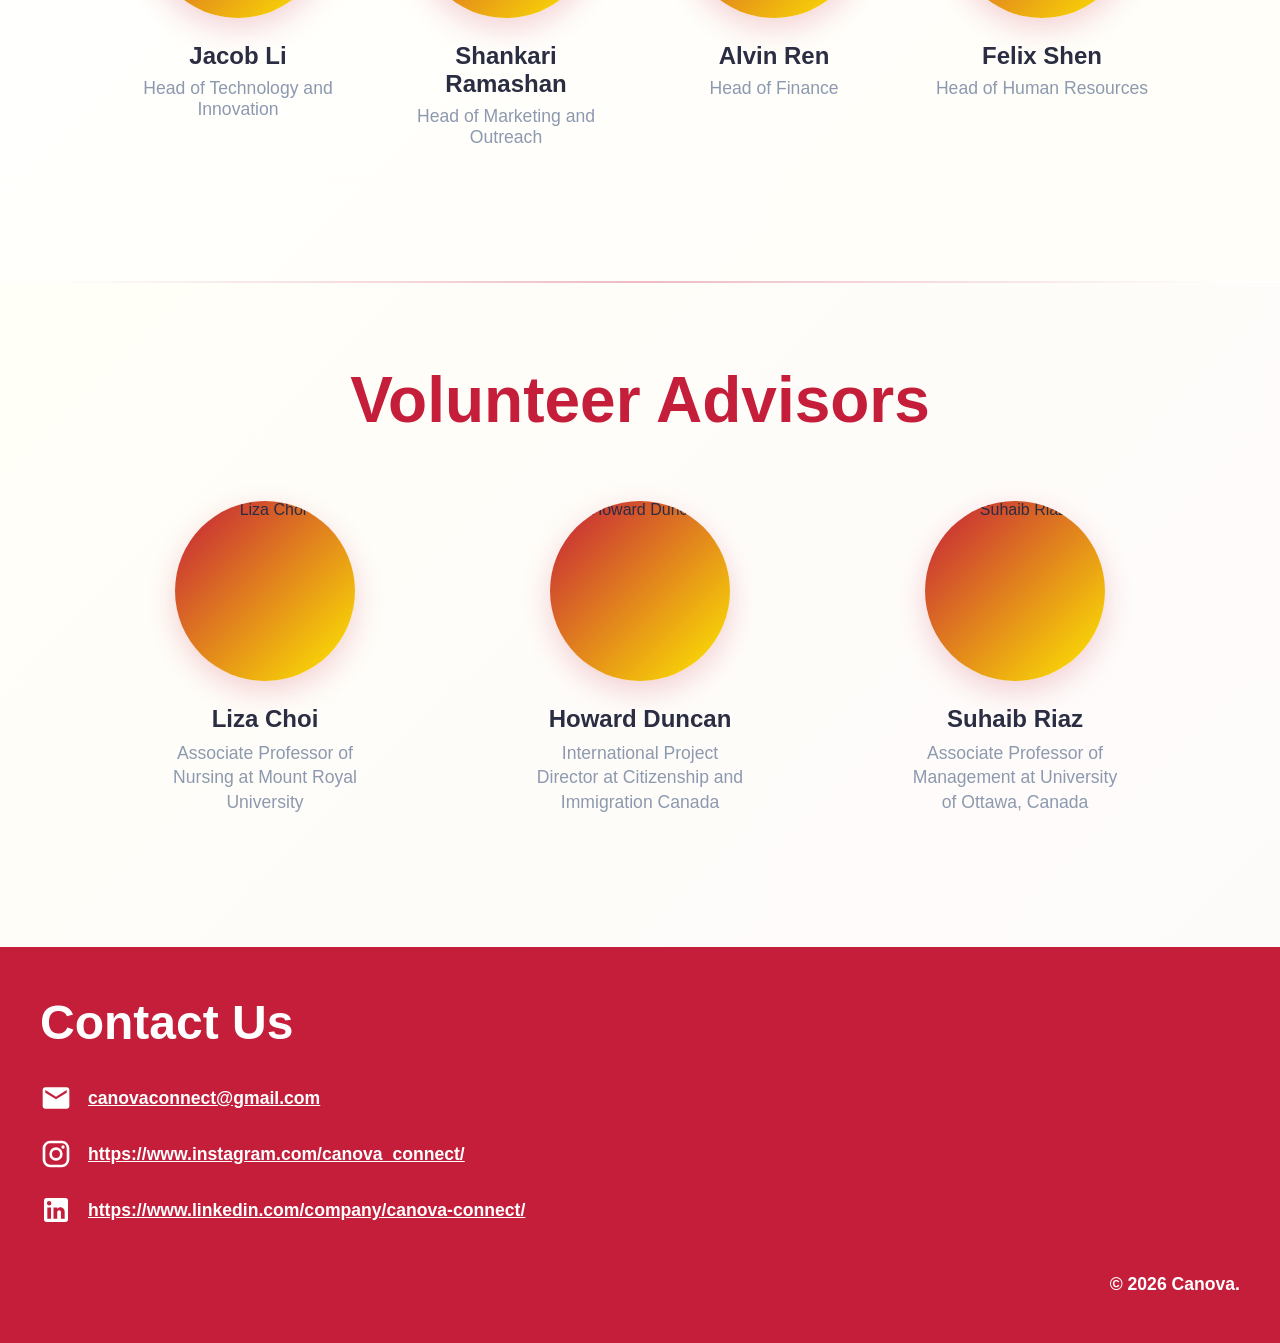
==== commit 712452d1: "mentor portal add" ====
--- a/about.html
+++ b/about.html
@@ -15,6 +15,7 @@
                 <li><a href="about.html">About Us</a></li>
                 <li><a href="mentor.html">Mentor Sign-up</a></li>
                 <li><a href="mentee.html">Mentee Sign-up</a></li>
+                <li><a href="portal.html">Mentor Portal</a></li>
             </ul>
             <div class="language-selector">
                 <select id="languageSelect">
--- a/styles.css
+++ b/styles.css
@@ -666,6 +666,279 @@
     display: block;
 }
 
+/* Mentor Portal Section */
+.portal-section {
+    padding: 5rem 2rem;
+    background: linear-gradient(135deg, rgba(196, 30, 58, 0.02), rgba(255, 255, 255, 0.95));
+}
+
+.portal-content {
+    max-width: 1200px;
+    margin: 0 auto;
+    display: grid;
+    grid-template-columns: 1fr 1fr;
+    gap: 4rem;
+    align-items: center;
+    opacity: 0;
+    transform: translateY(30px);
+    transition: opacity 0.8s ease, transform 0.8s ease;
+}
+
+.portal-content.visible {
+    opacity: 1;
+    transform: translateY(0);
+}
+
+.portal-text {
+    text-align: left;
+}
+
+.portal-title {
+    font-size: 4rem;
+    font-weight: 700;
+    color: var(--canova-red);
+    margin-bottom: 1.5rem;
+    line-height: 1.2;
+}
+
+.portal-subtitle {
+    font-size: 1.5rem;
+    color: var(--text-dark);
+    margin-bottom: 2.5rem;
+    line-height: 1.6;
+}
+
+.portal-resources {
+    background: rgba(248, 248, 248, 0.5);
+    padding: 1.5rem;
+    border-radius: 10px;
+    margin-bottom: 1.5rem;
+    border-left: 2px solid rgba(196, 30, 58, 0.3);
+}
+
+.resources-heading {
+    font-size: 1.8rem;
+    font-weight: 700;
+    color: var(--canova-red);
+    margin-bottom: 1.2rem;
+    margin-top: 0;
+}
+
+.resources-list {
+    list-style: none;
+    padding-left: 0;
+    margin: 0;
+}
+
+.resources-list li {
+    font-size: 1.2rem;
+    color: var(--text-dark);
+    padding: 0.8rem 0;
+    padding-left: 2rem;
+    position: relative;
+    line-height: 1.6;
+}
+
+.resources-list li::before {
+    content: "✓";
+    position: absolute;
+    left: 0;
+    color: rgba(196, 30, 58, 0.6);
+    font-weight: 600;
+    font-size: 1.3rem;
+}
+
+.portal-note {
+    font-size: 1rem;
+    color: #666;
+    font-style: italic;
+    margin-bottom: 2rem;
+}
+
+.portal-btn {
+    padding: 1rem 2.5rem;
+    font-size: 1.1rem;
+    border: none;
+    background: var(--canova-red);
+    color: white;
+    border-radius: 50px;
+    cursor: pointer;
+    font-weight: 600;
+    transition: all 0.3s ease;
+    box-shadow: 0 8px 25px rgba(196, 30, 58, 0.3);
+}
+
+.portal-btn:hover {
+    transform: translateY(-3px);
+    box-shadow: 0 12px 35px rgba(196, 30, 58, 0.4);
+    background: #A01828;
+}
+
+.portal-image {
+    border-radius: 20px;
+    overflow: hidden;
+    box-shadow: 0 20px 60px rgba(0, 0, 0, 0.2), 0 10px 30px rgba(196, 30, 58, 0.12);
+    transition: transform 0.3s ease, box-shadow 0.3s ease;
+}
+
+.portal-image:hover {
+    transform: translateY(-5px) scale(1.02);
+    box-shadow: 0 25px 70px rgba(0, 0, 0, 0.25), 0 15px 40px rgba(196, 30, 58, 0.18);
+}
+
+.portal-image img {
+    width: 100%;
+    height: auto;
+    display: block;
+}
+
+/* Password Modal */
+.password-modal {
+    display: none;
+    position: fixed;
+    top: 0;
+    left: 0;
+    width: 100%;
+    height: 100%;
+    background: rgba(0, 0, 0, 0.6);
+    backdrop-filter: blur(5px);
+    z-index: 2000;
+    justify-content: center;
+    align-items: center;
+}
+
+.password-modal.active {
+    display: flex;
+}
+
+.modal-content {
+    background: white;
+    border-radius: 15px;
+    width: 90%;
+    max-width: 500px;
+    box-shadow: 0 20px 60px rgba(0, 0, 0, 0.3);
+    animation: modalSlideIn 0.3s ease;
+}
+
+@keyframes modalSlideIn {
+    from {
+        transform: translateY(-50px);
+        opacity: 0;
+    }
+    to {
+        transform: translateY(0);
+        opacity: 1;
+    }
+}
+
+.modal-header {
+    background: var(--canova-red);
+    color: white;
+    padding: 1.5rem 2rem;
+    border-radius: 15px 15px 0 0;
+    display: flex;
+    justify-content: space-between;
+    align-items: center;
+}
+
+.modal-header h2 {
+    margin: 0;
+    font-size: 1.8rem;
+    font-weight: 700;
+}
+
+.modal-close {
+    background: none;
+    border: none;
+    color: white;
+    font-size: 2.5rem;
+    cursor: pointer;
+    line-height: 1;
+    padding: 0;
+    width: 35px;
+    height: 35px;
+    display: flex;
+    align-items: center;
+    justify-content: center;
+    transition: transform 0.2s ease;
+}
+
+.modal-close:hover {
+    transform: scale(1.2);
+}
+
+.modal-body {
+    padding: 2rem;
+}
+
+.modal-body p {
+    margin-top: 0;
+    font-size: 1.1rem;
+    color: var(--text-dark);
+    margin-bottom: 1.5rem;
+}
+
+.password-input {
+    width: 100%;
+    padding: 0.8rem 1rem;
+    font-size: 1rem;
+    border: 2px solid #ddd;
+    border-radius: 8px;
+    transition: border-color 0.3s ease;
+    box-sizing: border-box;
+}
+
+.password-input:focus {
+    outline: none;
+    border-color: var(--canova-red);
+}
+
+.password-error {
+    color: var(--canova-red);
+    font-size: 0.9rem;
+    margin-top: 0.5rem;
+    min-height: 1.2rem;
+    font-weight: 600;
+}
+
+.modal-footer {
+    padding: 1.5rem 2rem;
+    display: flex;
+    gap: 1rem;
+    justify-content: flex-end;
+    border-top: 1px solid #eee;
+}
+
+.modal-btn {
+    padding: 0.8rem 1.8rem;
+    font-size: 1rem;
+    border: none;
+    border-radius: 8px;
+    cursor: pointer;
+    font-weight: 600;
+    transition: all 0.3s ease;
+}
+
+.modal-btn-cancel {
+    background: #f0f0f0;
+    color: var(--text-dark);
+}
+
+.modal-btn-cancel:hover {
+    background: #e0e0e0;
+}
+
+.modal-btn-submit {
+    background: var(--canova-red);
+    color: white;
+}
+
+.modal-btn-submit:hover {
+    background: #A01828;
+    transform: translateY(-2px);
+    box-shadow: 0 5px 15px rgba(196, 30, 58, 0.3);
+}
+
 /* Team Section */
 .team {
     padding: 5rem 2rem;
@@ -1036,6 +1309,41 @@
         width: 100%;
     }
     
+    .portal-content {
+        grid-template-columns: 1fr;
+        gap: 2rem;
+    }
+    
+    .portal-title {
+        font-size: 2.2rem;
+    }
+    
+    .portal-subtitle {
+        font-size: 1.1rem;
+    }
+    
+    .resources-heading {
+        font-size: 1.4rem;
+    }
+    
+    .resources-list li {
+        font-size: 1rem;
+        padding: 0.6rem 0;
+        padding-left: 1.8rem;
+    }
+    
+    .resources-list li::before {
+        font-size: 1.2rem;
+    }
+    
+    .portal-resources {
+        padding: 1.5rem;
+    }
+    
+    .portal-btn {
+        width: 100%;
+    }
+    
     .team-title {
         font-size: 2.5rem;
     }
@@ -1109,4 +1417,31 @@
     .footer-copyright {
         text-align: center;
     }
-}
+    
+    .modal-content {
+        width: 95%;
+        max-width: 400px;
+    }
+    
+    .modal-header h2 {
+        font-size: 1.4rem;
+    }
+    
+    .modal-body {
+        padding: 1.5rem;
+    }
+    
+    .modal-body p {
+        font-size: 1rem;
+    }
+    
+    .modal-footer {
+        padding: 1rem 1.5rem;
+        flex-wrap: wrap;
+    }
+    
+    .modal-btn {
+        flex: 1;
+        min-width: 120px;
+    }
+}
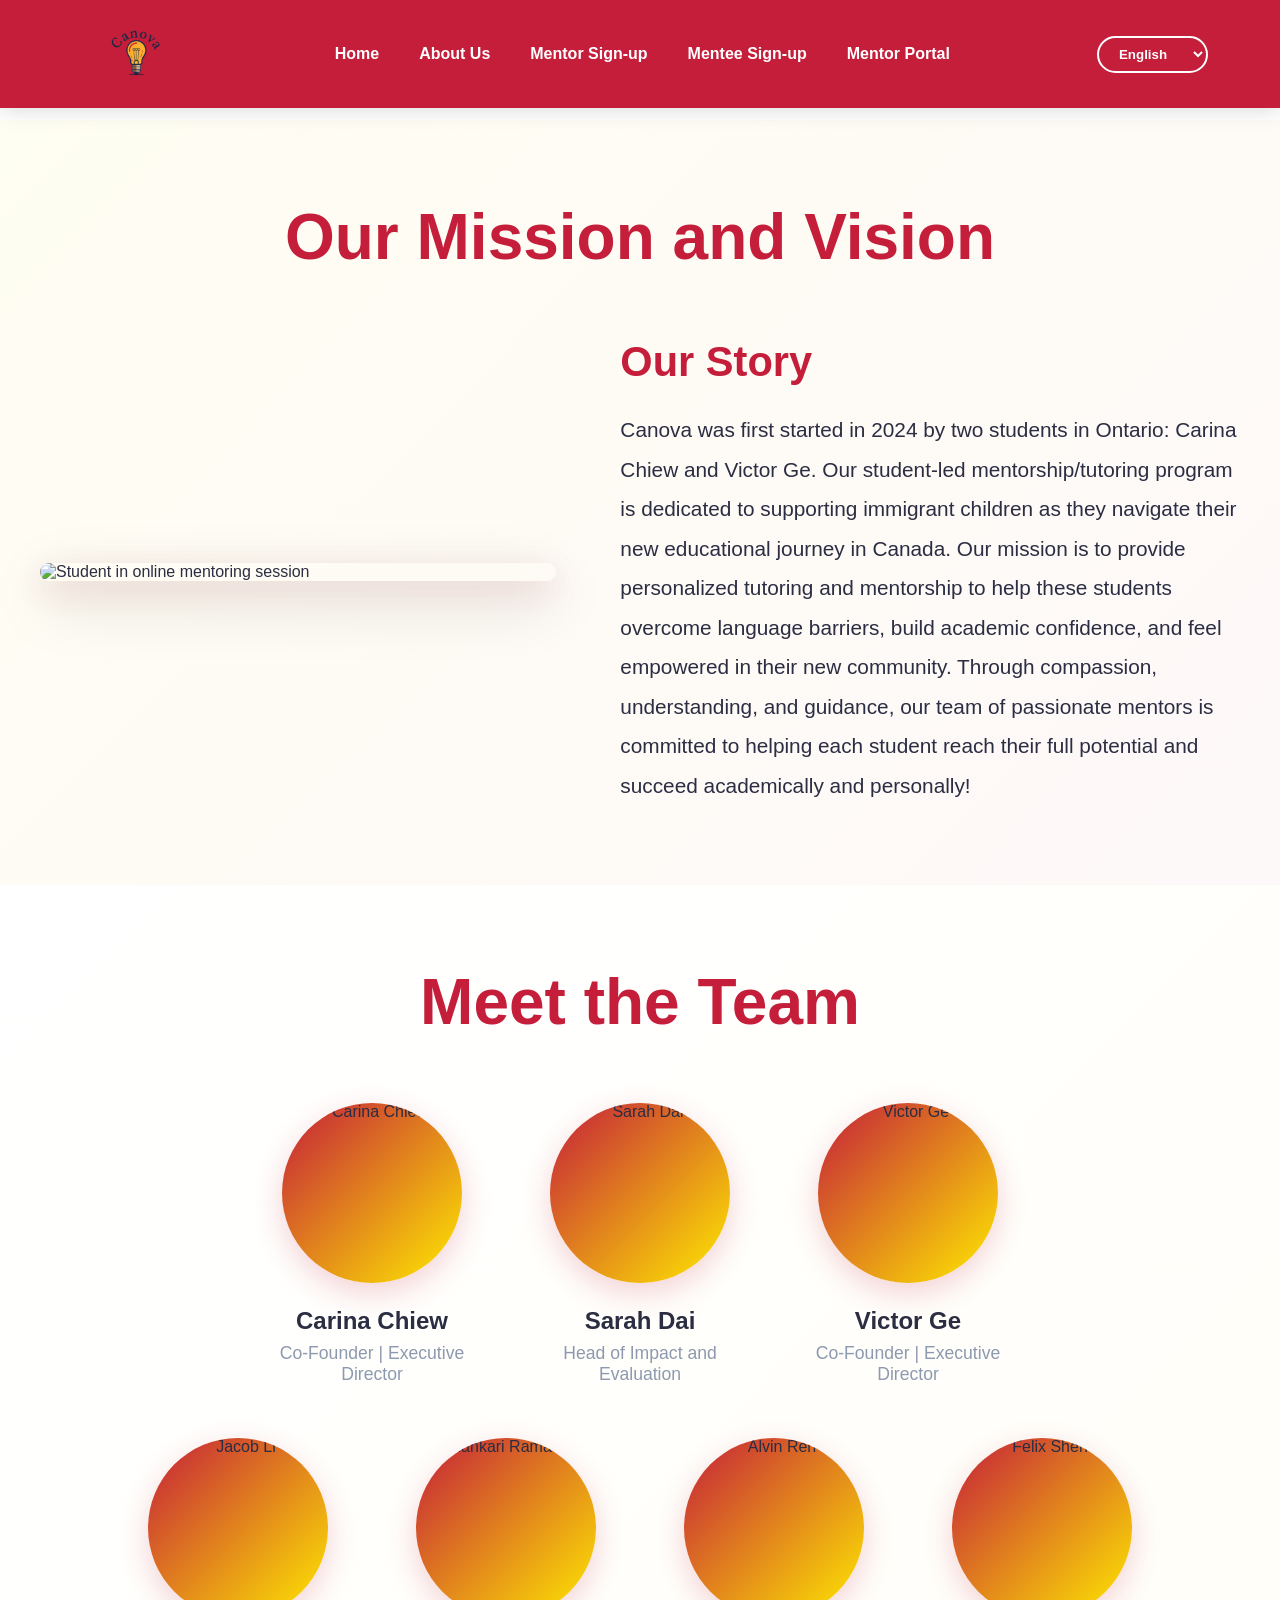
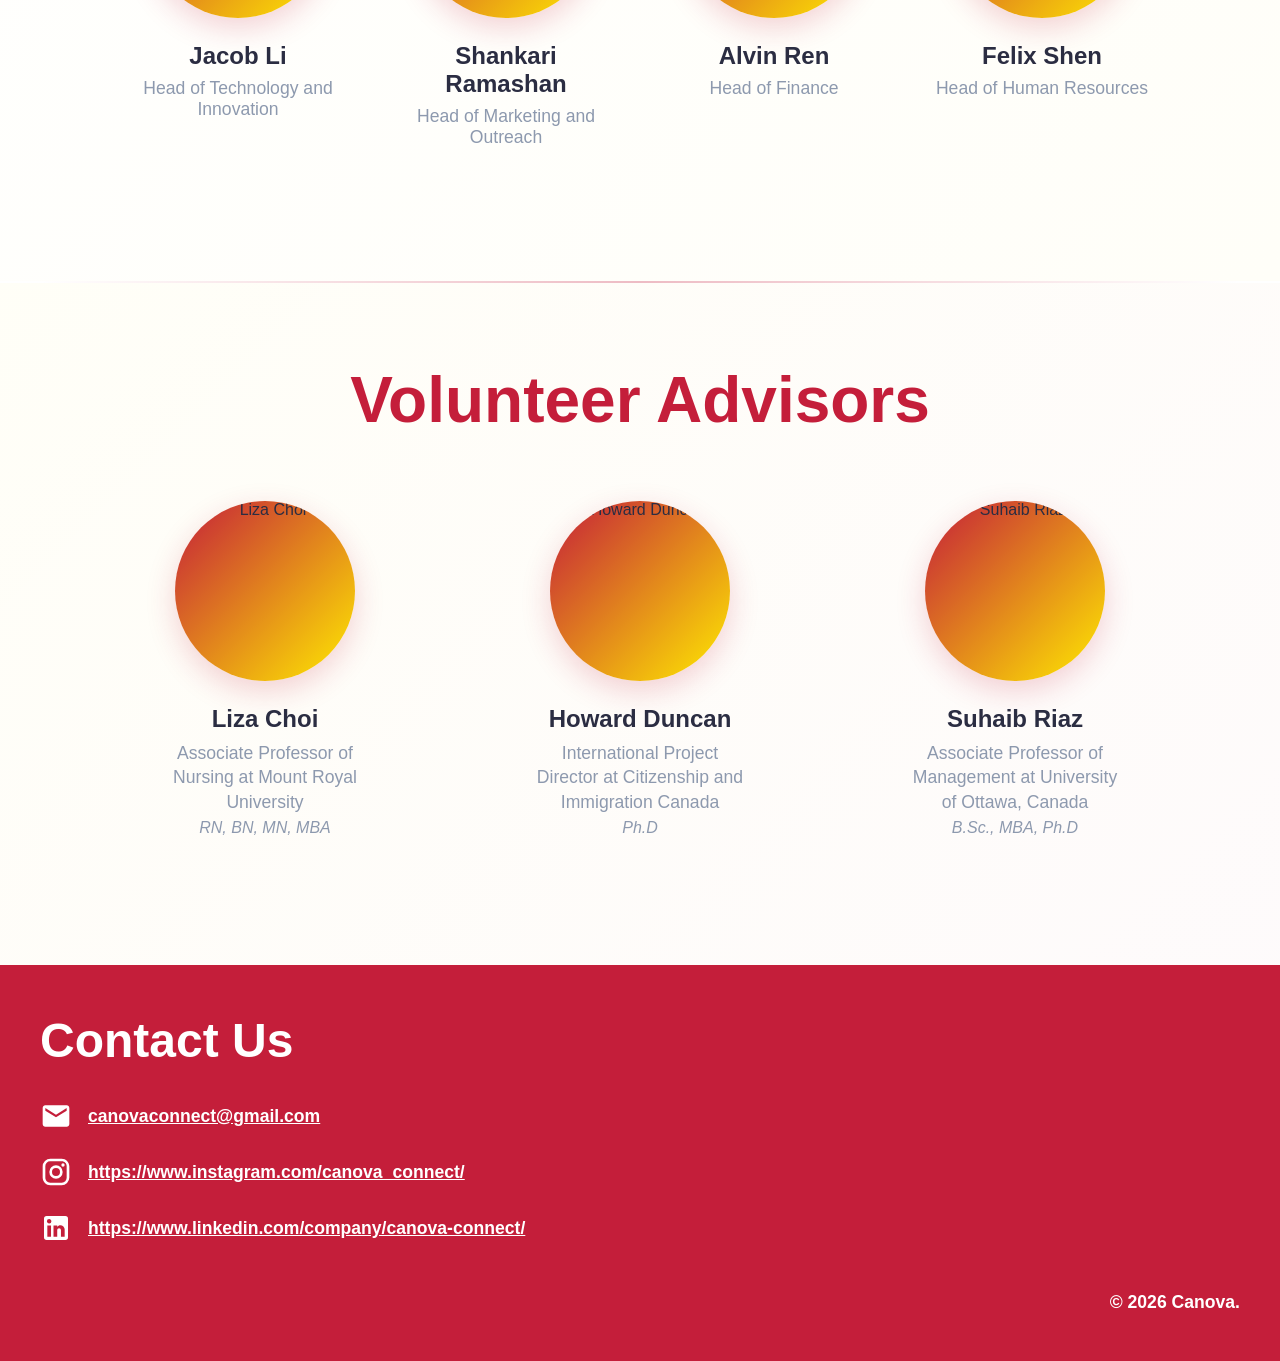
==== commit 2c6b5ae5: "Statistic Add" ====
--- a/about.html
+++ b/about.html
@@ -112,6 +112,7 @@
                     </div>
                     <h3 class="member-name">Liza Choi</h3>
                     <p class="member-position">Associate Professor of Nursing at Mount Royal University</p>
+                    <p class="member-credentials">RN, BN, MN, MBA</p>
                 </div>
                 <div class="team-member">
                     <div class="team-circle">
@@ -119,6 +120,7 @@
                     </div>
                     <h3 class="member-name">Howard Duncan</h3>
                     <p class="member-position">International Project Director at Citizenship and Immigration Canada</p>
+                    <p class="member-credentials">Ph.D</p>
                 </div>
                 <div class="team-member">
                     <div class="team-circle">
@@ -126,6 +128,7 @@
                     </div>
                     <h3 class="member-name">Suhaib Riaz</h3>
                     <p class="member-position">Associate Professor of Management at University of Ottawa, Canada</p>
+                    <p class="member-credentials">B.Sc., MBA, Ph.D</p>
                 </div>
             </div>
         </div>
--- a/styles.css
+++ b/styles.css
@@ -468,9 +468,129 @@
     text-align: left;
 }
 
+/* Mentee Growth Hero */
+.mentee-growth-hero {
+    margin-top: 98px;
+    min-height: calc(100vh - 98px);
+    padding: 3.5rem 2rem 3.5rem;
+    display: flex;
+    align-items: center;
+    justify-content: center;
+    background:
+        radial-gradient(circle at 15% 20%, rgba(255, 235, 0, 0.35), transparent 45%),
+        radial-gradient(circle at 80% 10%, rgba(196, 30, 58, 0.2), transparent 38%),
+        linear-gradient(145deg, #fff6f6 0%, #fffdf2 100%);
+}
+
+.mentee-growth-hero.growth-inline {
+    margin-top: 0;
+    min-height: auto;
+    padding: 4.5rem 2rem;
+    background: var(--canova-white);
+}
+
+.growth-hero-inner {
+    max-width: 1200px;
+    width: min(94vw, 1200px);
+    margin: 0 auto;
+    text-align: center;
+    padding: 3.2rem 2rem;
+    border-radius: 26px;
+    background: rgba(255, 255, 255, 0.86);
+    box-shadow: 0 28px 70px rgba(0, 0, 0, 0.13), 0 12px 28px rgba(196, 30, 58, 0.13);
+    border: 1px solid rgba(196, 30, 58, 0.12);
+}
+
+.mentee-growth-label {
+    text-transform: uppercase;
+    letter-spacing: 0.16em;
+    font-weight: 700;
+    color: var(--canova-red);
+    font-size: 0.95rem;
+    margin-bottom: 0.85rem;
+}
+
+.mentee-growth-number {
+    display: inline-flex;
+    align-items: center;
+    justify-content: center;
+    gap: 0.4rem;
+    margin: 0;
+    color: var(--canova-red);
+    font-size: clamp(5.8rem, 16vw, 10rem);
+    line-height: 1;
+}
+
+.slot-digit {
+    width: 1ch;
+    height: 1.1em;
+    overflow: hidden;
+    display: inline-flex;
+    justify-content: center;
+    border-radius: 0;
+    background: transparent;
+    box-shadow: none;
+}
+
+.slot-reel {
+    display: flex;
+    flex-direction: column;
+    transform: translateY(0);
+}
+
+.slot-reel span {
+    display: block;
+    height: 1.1em;
+    min-height: 1.1em;
+    font-weight: 800;
+}
+
+.slot-symbol {
+    font-weight: 800;
+    margin-left: 0.2rem;
+}
+
+.mentee-growth-subtitle {
+    margin-top: 1.1rem;
+    font-size: clamp(1.2rem, 2.4vw, 1.9rem);
+    color: var(--text-dark);
+    font-weight: 600;
+}
+
+.mentee-growth-hero.animate-slots .slot-digit[data-final="4"] .slot-reel {
+    animation: slotSpinToFour 1.3s cubic-bezier(0.19, 1, 0.22, 1) forwards;
+}
+
+.mentee-growth-hero.animate-slots .slot-digit[data-final="0"]:nth-of-type(2) .slot-reel {
+    animation: slotSpinToZero 1.6s cubic-bezier(0.19, 1, 0.22, 1) forwards;
+}
+
+.mentee-growth-hero.animate-slots .slot-digit[data-final="0"]:nth-of-type(3) .slot-reel {
+    animation: slotSpinToZero 1.85s cubic-bezier(0.19, 1, 0.22, 1) forwards;
+}
+
+@keyframes slotSpinToFour {
+    from {
+        transform: translateY(0);
+    }
+    to {
+        transform: translateY(-11em);
+    }
+}
+
+@keyframes slotSpinToZero {
+    from {
+        transform: translateY(0);
+    }
+    to {
+        transform: translateY(-11em);
+    }
+}
+
 /* Mentee Sign-up Section */
 .mentee-signup {
-    padding: 5rem 2rem;
+    min-height: 80vh;
+    padding: 12rem 2rem 5rem;
     background: linear-gradient(135deg, #FFFBF5 0%, #FFF5F5 100%);
 }
 
@@ -1256,10 +1376,39 @@
     .about-description {
         font-size: 1rem;
     }
+
+    .mentee-growth-hero {
+        margin-top: 76px;
+        min-height: calc(100vh - 76px);
+        padding: 1.5rem 1rem 2rem;
+    }
+
+    .growth-hero-inner {
+        width: 100%;
+        padding: 2.2rem 1rem;
+        border-radius: 20px;
+    }
+
+    .mentee-growth-label {
+        font-size: 0.75rem;
+        letter-spacing: 0.12em;
+    }
+
+    .mentee-growth-number {
+        font-size: clamp(4.4rem, 24vw, 7rem);
+    }
+
+    .mentee-growth-subtitle {
+        font-size: clamp(1.05rem, 4.2vw, 1.35rem);
+    }
     
     .mentee-content {
         grid-template-columns: 1fr;
         gap: 2rem;
+    }
+
+    .mentee-signup {
+        padding: 8rem 1.25rem 4rem;
     }
     
     .mentee-title {
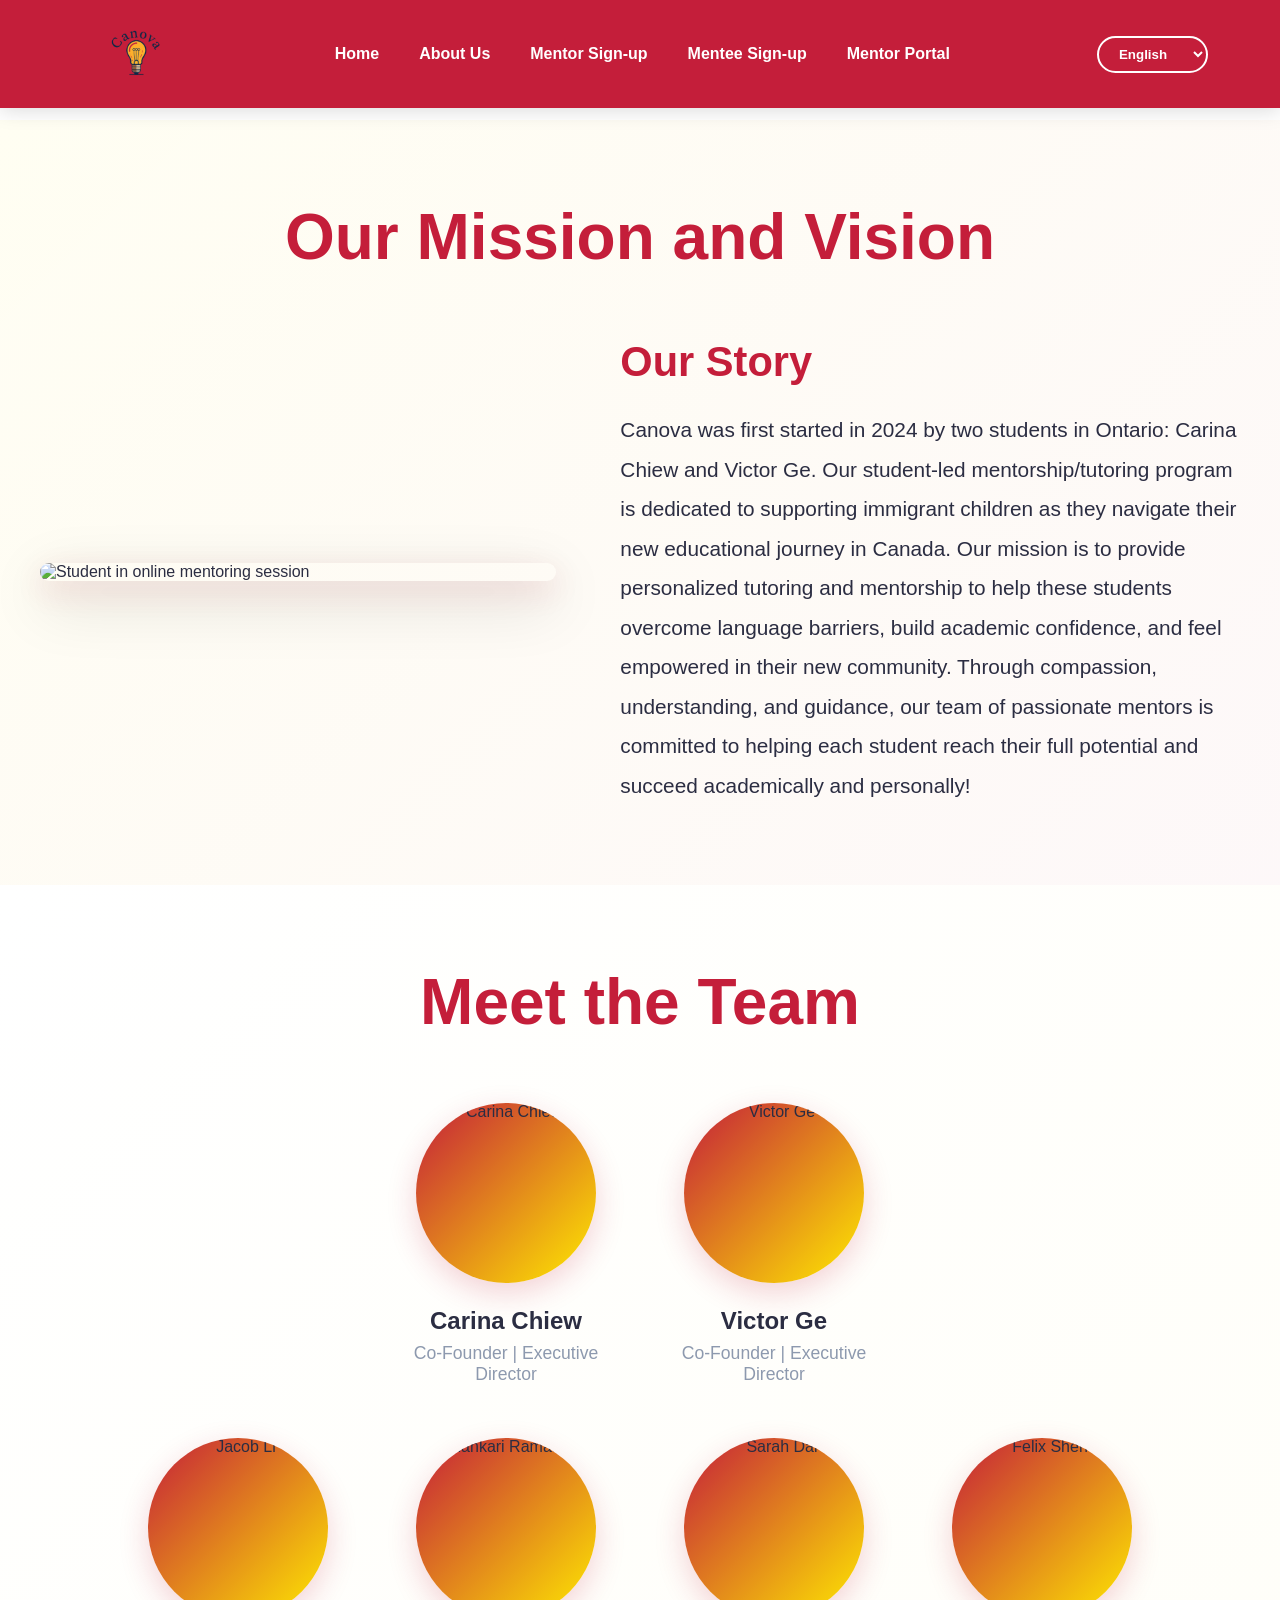
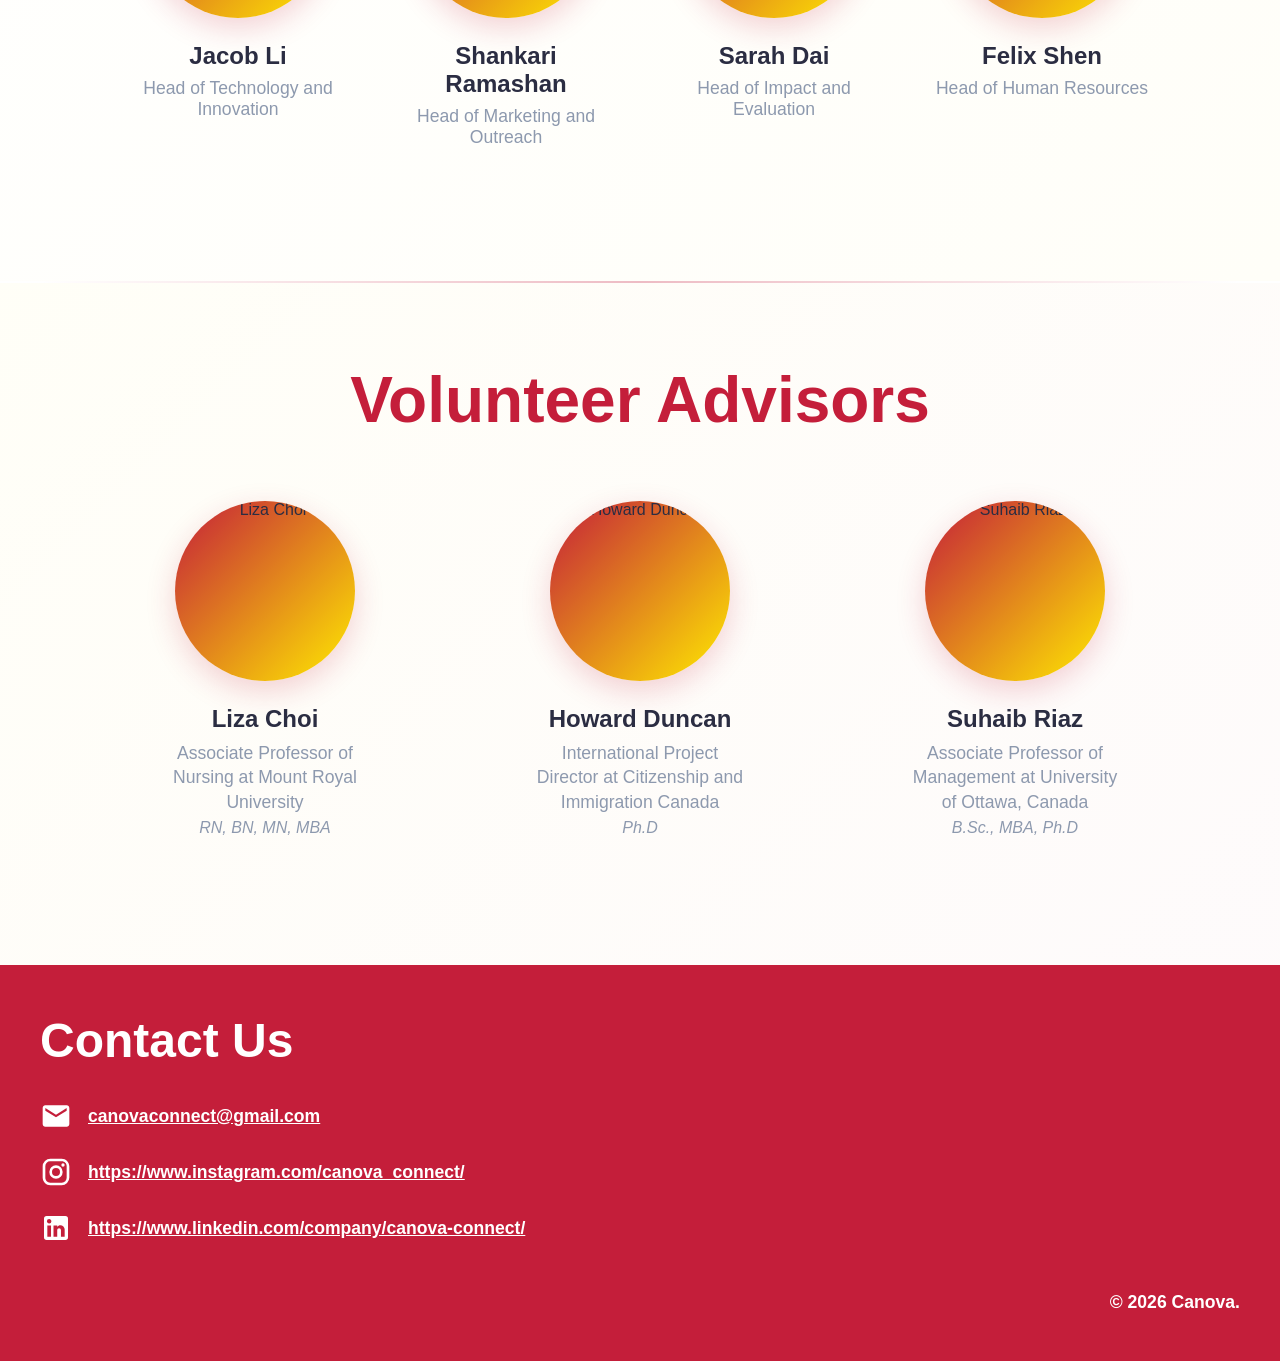
==== commit 2f118775: "Portal + Remove Alvin" ====
--- a/about.html
+++ b/about.html
@@ -54,13 +54,6 @@
                 </div>
                 <div class="team-member">
                     <div class="team-circle">
-                        <img src="images/sarah.jpg" alt="Sarah Dai">
-                    </div>
-                    <h3 class="member-name">Sarah Dai</h3>
-                    <p class="member-position">Head of Impact and Evaluation</p>
-                </div>
-                <div class="team-member">
-                    <div class="team-circle">
                         <img src="images/victor.jpg" alt="Victor Ge">
                     </div>
                     <h3 class="member-name">Victor Ge</h3>
@@ -84,10 +77,10 @@
                 </div>
                 <div class="team-member">
                     <div class="team-circle">
-                        <img src="images/alvin.jpg" alt="Alvin Ren">
+                        <img src="images/sarah.jpg" alt="Sarah Dai">
                     </div>
-                    <h3 class="member-name">Alvin Ren</h3>
-                    <p class="member-position">Head of Finance</p>
+                    <h3 class="member-name">Sarah Dai</h3>
+                    <p class="member-position">Head of Impact and Evaluation</p>
                 </div>
                 <div class="team-member">
                     <div class="team-circle">
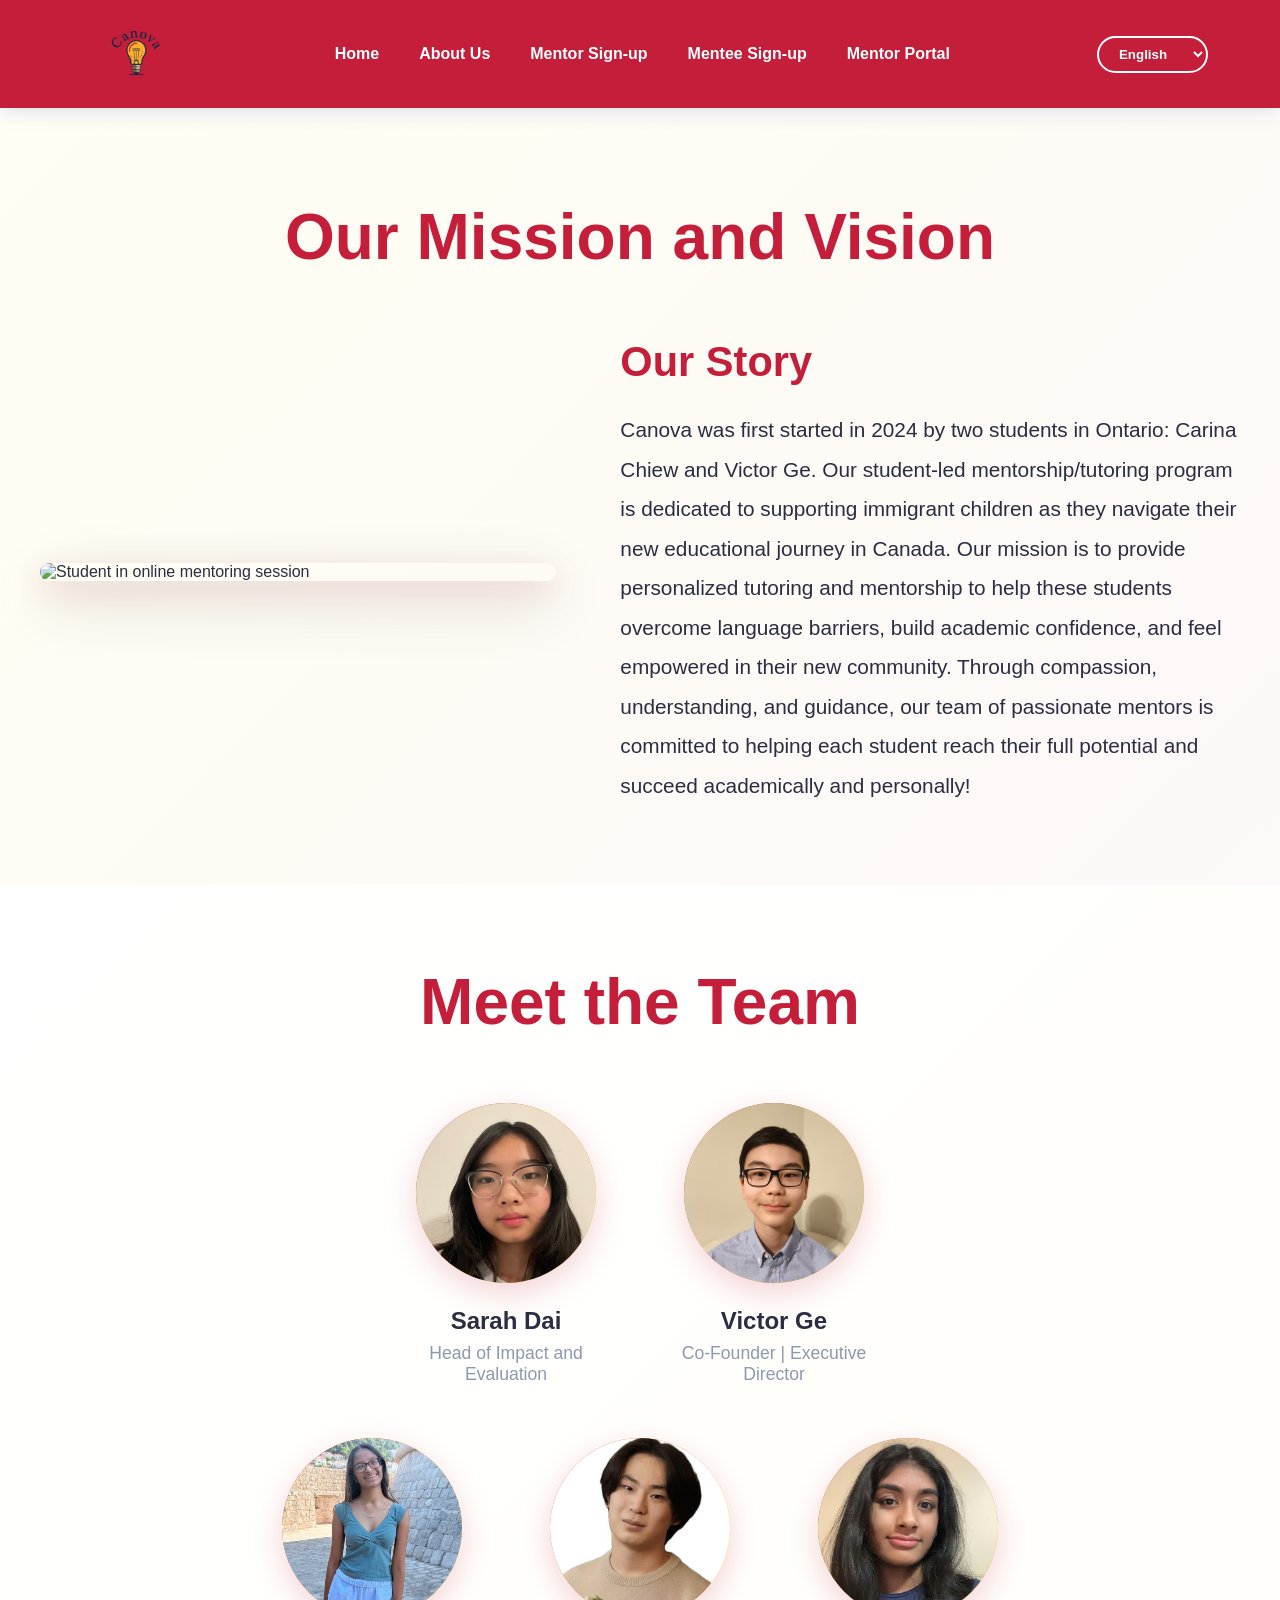
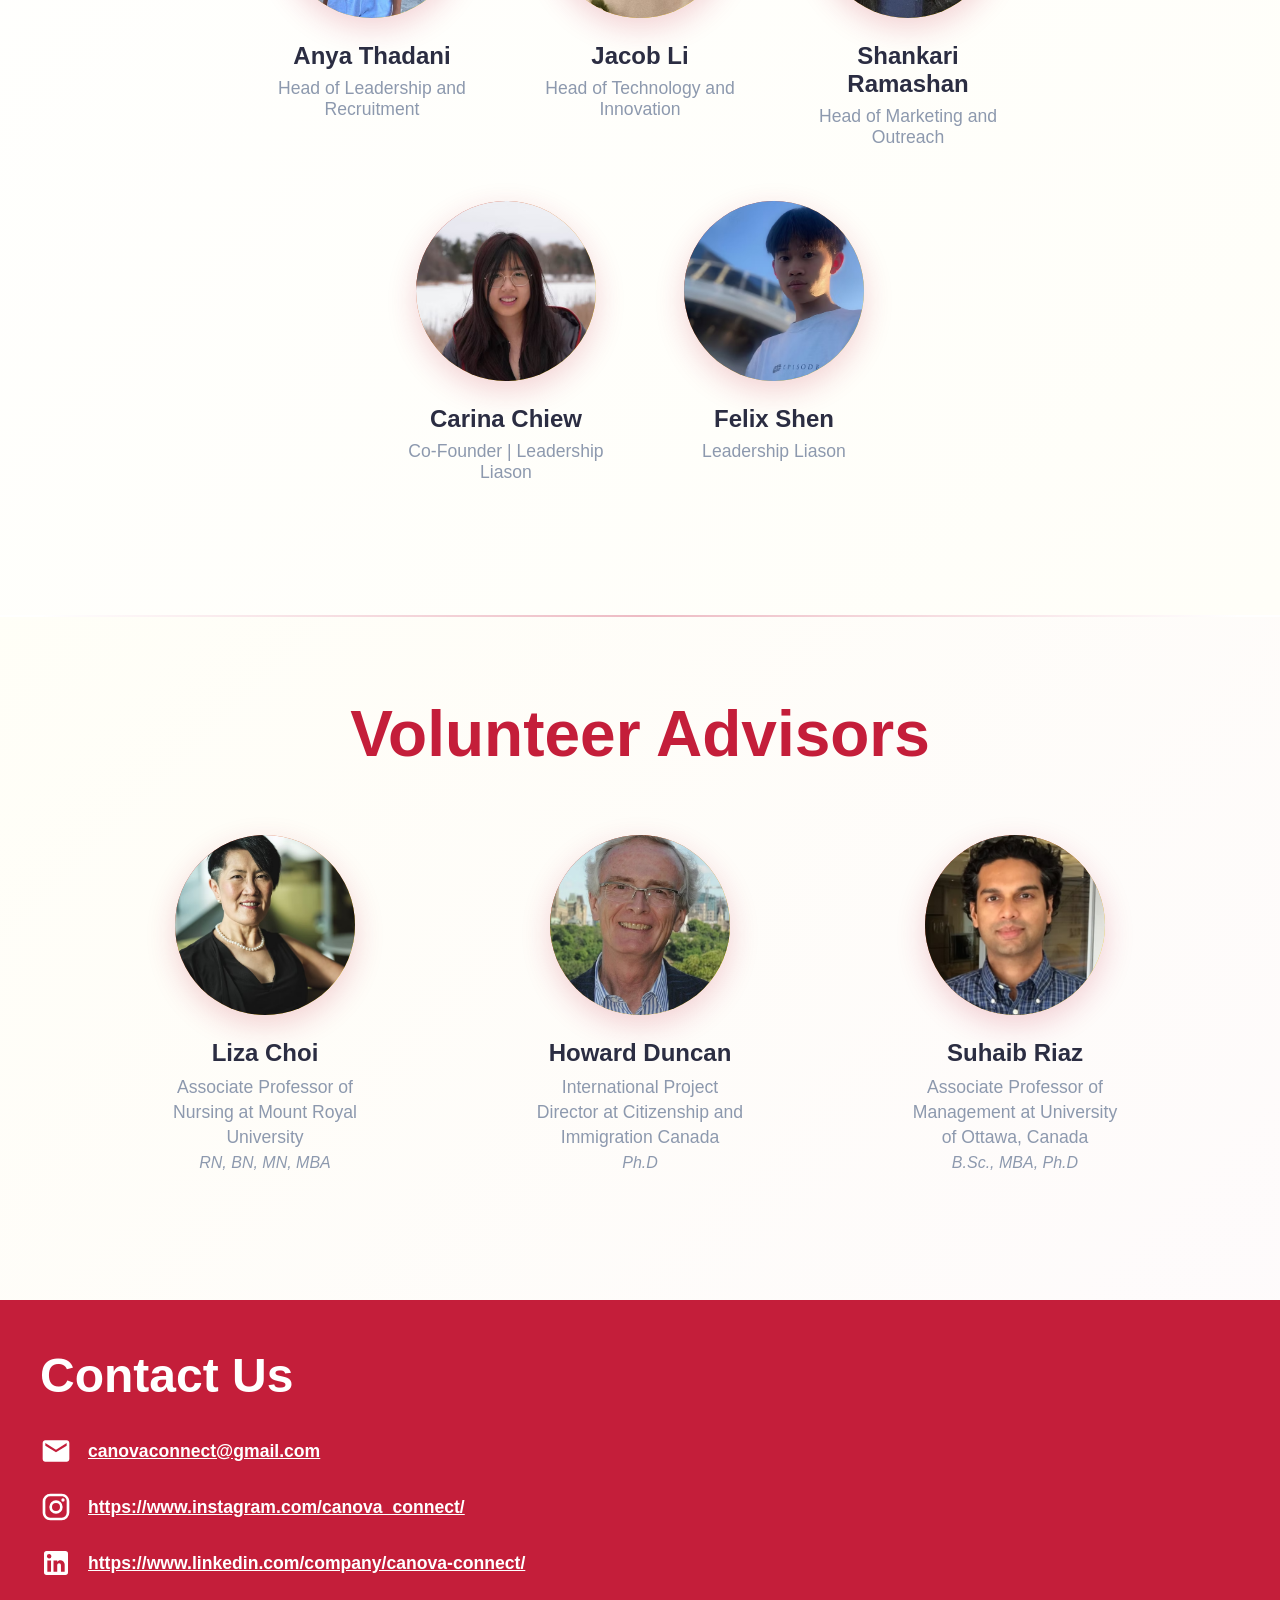
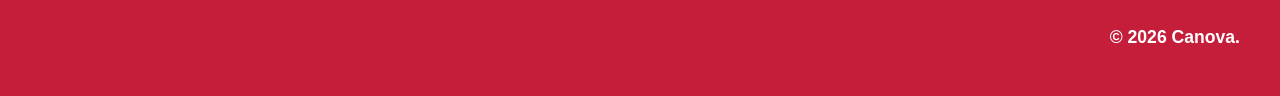
==== commit 5eb51900: "Meet the team changes" ====
--- a/about.html
+++ b/about.html
@@ -47,47 +47,58 @@
             <div class="team-row">
                 <div class="team-member">
                     <div class="team-circle">
-                        <img src="images/carina.jpg" alt="Carina Chiew">
+                        <img src="Images/sarah.jpg" alt="Sarah Dai">
                     </div>
-                    <h3 class="member-name">Carina Chiew</h3>
-                    <p class="member-position">Co-Founder | Executive Director</p>
+                    <h3 class="member-name">Sarah Dai</h3>
+                    <p class="member-position">Head of Impact and Evaluation</p>
                 </div>
                 <div class="team-member">
                     <div class="team-circle">
-                        <img src="images/victor.jpg" alt="Victor Ge">
+                        <img src="Images/victor.jpg" alt="Victor Ge">
                     </div>
                     <h3 class="member-name">Victor Ge</h3>
                     <p class="member-position">Co-Founder | Executive Director</p>
                 </div>
             </div>
-            <div class="team-row team-row-centered">
+
+            <div class="team-row team-row-three">
                 <div class="team-member">
                     <div class="team-circle">
-                        <img src="images/jacob.jpg" alt="Jacob Li">
+                        <img src="Images/anya.jpg" alt="Anya Thadani">
+                    </div>
+                    <h3 class="member-name">Anya Thadani</h3>
+                    <p class="member-position">Head of Leadership and Recruitment</p>
+                </div>
+                <div class="team-member">
+                    <div class="team-circle">
+                        <img src="Images/jacob.jpg" alt="Jacob Li">
                     </div>
                     <h3 class="member-name">Jacob Li</h3>
                     <p class="member-position">Head of Technology and Innovation</p>
                 </div>
                 <div class="team-member">
                     <div class="team-circle">
-                        <img src="images/shankari.jpg" alt="Shankari Ramashan">
+                        <img src="Images/shankari.jpg" alt="Shankari Ramashan">
                     </div>
                     <h3 class="member-name">Shankari Ramashan</h3>
                     <p class="member-position">Head of Marketing and Outreach</p>
                 </div>
+            </div>
+
+            <div class="team-row">
                 <div class="team-member">
                     <div class="team-circle">
-                        <img src="images/sarah.jpg" alt="Sarah Dai">
+                        <img src="Images/carina.jpg" alt="Carina Chiew">
                     </div>
-                    <h3 class="member-name">Sarah Dai</h3>
-                    <p class="member-position">Head of Impact and Evaluation</p>
+                    <h3 class="member-name">Carina Chiew</h3>
+                    <p class="member-position">Co-Founder | Leadership Liason</p>
                 </div>
                 <div class="team-member">
                     <div class="team-circle">
-                        <img src="images/felix.jpg" alt="Felix Shen">
+                        <img src="Images/felix.jpg" alt="Felix Shen">
                     </div>
                     <h3 class="member-name">Felix Shen</h3>
-                    <p class="member-position">Head of Human Resources</p>
+                    <p class="member-position">Leadership Liason</p>
                 </div>
             </div>
         </div>
@@ -101,7 +112,7 @@
             <div class="team-row">
                 <div class="team-member">
                     <div class="team-circle">
-                        <img src="images/liza.jpg" alt="Liza Choi">
+                        <img src="Images/liza.jpg" alt="Liza Choi">
                     </div>
                     <h3 class="member-name">Liza Choi</h3>
                     <p class="member-position">Associate Professor of Nursing at Mount Royal University</p>
@@ -109,7 +120,7 @@
                 </div>
                 <div class="team-member">
                     <div class="team-circle">
-                        <img src="images/howard.jpg" alt="Howard Duncan">
+                        <img src="Images/howard.jpg" alt="Howard Duncan">
                     </div>
                     <h3 class="member-name">Howard Duncan</h3>
                     <p class="member-position">International Project Director at Citizenship and Immigration Canada</p>
@@ -117,7 +128,7 @@
                 </div>
                 <div class="team-member">
                     <div class="team-circle">
-                        <img src="images/suhaib.jpg" alt="Suhaib Riaz">
+                        <img src="Images/suhaib.jpg" alt="Suhaib Riaz">
                     </div>
                     <h3 class="member-name">Suhaib Riaz</h3>
                     <p class="member-position">Associate Professor of Management at University of Ottawa, Canada</p>
--- a/styles.css
+++ b/styles.css
@@ -1091,7 +1091,7 @@
     justify-content: center;
     gap: 3rem;
     margin-bottom: 3rem;
-    flex-wrap: nowrap;
+    flex-wrap: wrap;
     opacity: 0;
     transform: translateY(30px);
     transition: opacity 0.8s ease, transform 0.8s ease;
@@ -1102,8 +1102,8 @@
     transform: translateY(0);
 }
 
-.team-row-centered {
-    max-width: 1200px;
+.team-row-three {
+    max-width: 980px;
     margin: 0 auto 3rem;
 }
 
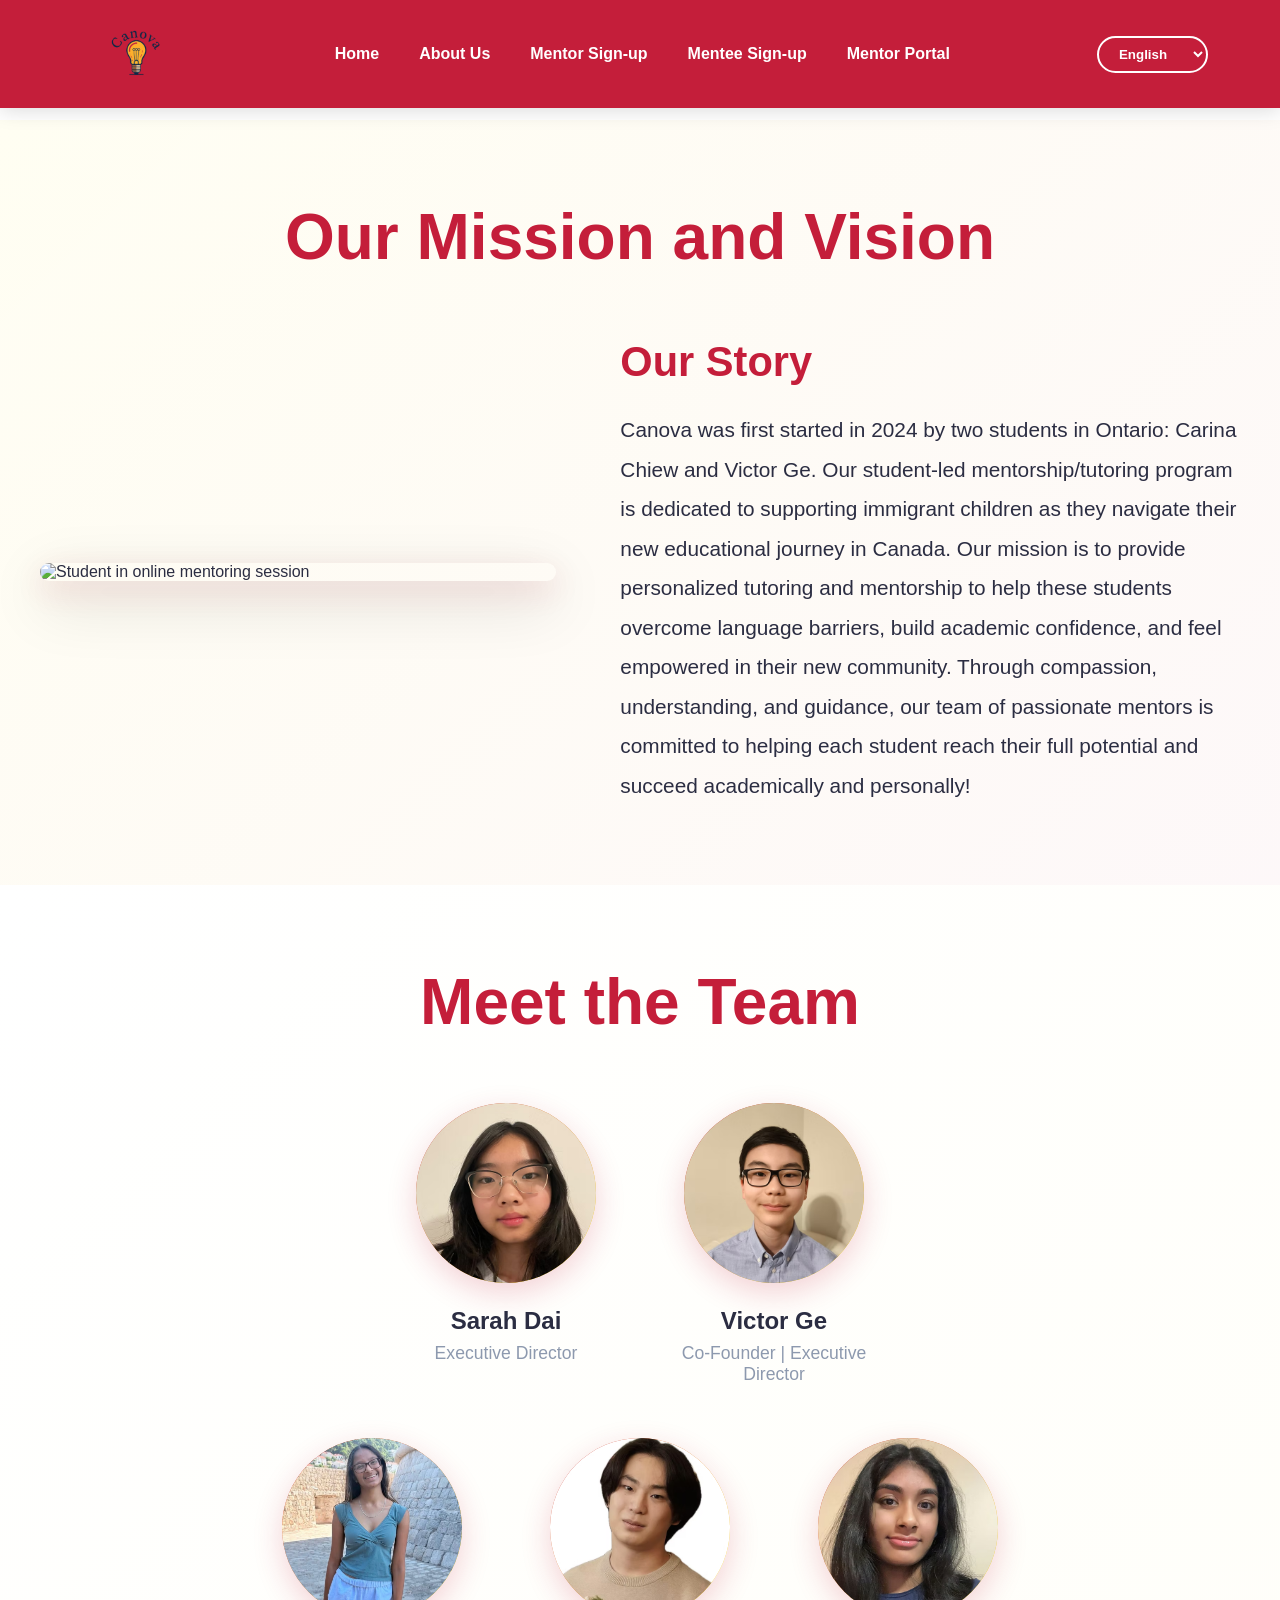
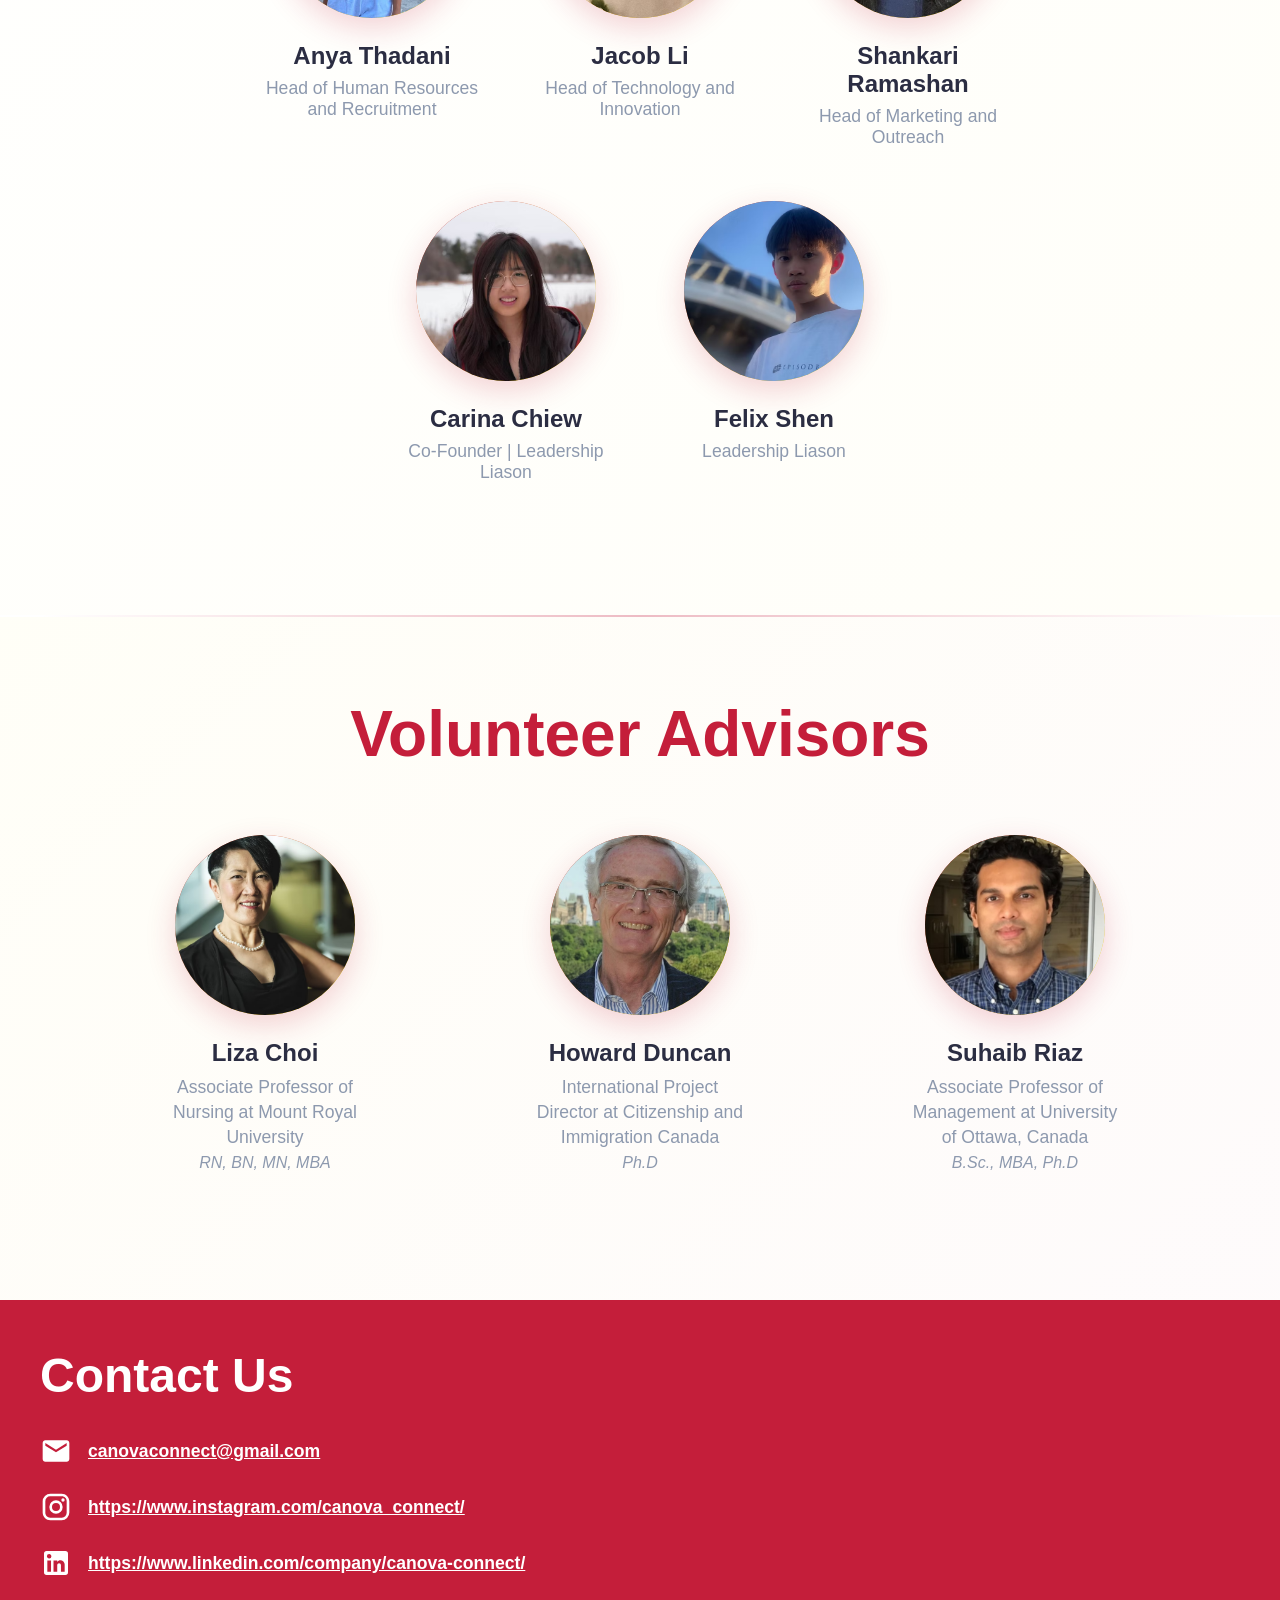
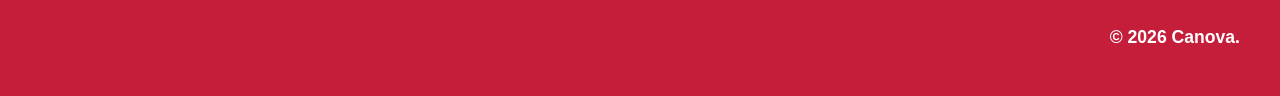
==== commit 5313c4ab: "Creditentials update" ====
--- a/about.html
+++ b/about.html
@@ -50,7 +50,7 @@
                         <img src="Images/sarah.jpg" alt="Sarah Dai">
                     </div>
                     <h3 class="member-name">Sarah Dai</h3>
-                    <p class="member-position">Head of Impact and Evaluation</p>
+                    <p class="member-position">Executive Director</p>
                 </div>
                 <div class="team-member">
                     <div class="team-circle">
@@ -67,7 +67,7 @@
                         <img src="Images/anya.jpg" alt="Anya Thadani">
                     </div>
                     <h3 class="member-name">Anya Thadani</h3>
-                    <p class="member-position">Head of Leadership and Recruitment</p>
+                    <p class="member-position">Head of Human Resources and Recruitment</p>
                 </div>
                 <div class="team-member">
                     <div class="team-circle">
--- a/styles.css
+++ b/styles.css
@@ -912,6 +912,228 @@
     display: block;
 }
 
+/* Mentor Dashboard */
+.dashboard-page {
+    background: linear-gradient(180deg, #fffaf7 0%, #ffffff 100%);
+    min-height: 100vh;
+}
+
+.dashboard-header {
+    background: linear-gradient(135deg, var(--canova-red), #9f1630);
+    padding: 1.5rem 2rem 1.25rem;
+    box-shadow: 0 10px 30px rgba(196, 30, 58, 0.2);
+}
+
+.dashboard-header-inner {
+    max-width: 1200px;
+    margin: 0 auto;
+    display: flex;
+    align-items: center;
+    justify-content: space-between;
+    gap: 1.5rem;
+}
+
+.dashboard-header .navbar-logo {
+    height: 46px;
+    margin-left: 0;
+}
+
+.dashboard-user {
+    flex: 1;
+    color: white;
+}
+
+.dashboard-user .welcome-label {
+    display: block;
+    font-size: 0.8rem;
+    font-weight: 700;
+    letter-spacing: 0.12em;
+    text-transform: uppercase;
+    opacity: 0.8;
+    margin-bottom: 0.25rem;
+}
+
+.dashboard-user h1 {
+    margin: 0;
+    font-size: clamp(1.8rem, 3vw, 2.6rem);
+    line-height: 1.2;
+}
+
+.logout-btn {
+    border: 1px solid rgba(255, 255, 255, 0.4);
+    background: rgba(255, 255, 255, 0.08);
+    color: white;
+    padding: 0.8rem 1.3rem;
+    border-radius: 999px;
+    cursor: pointer;
+    font-weight: 700;
+    transition: all 0.2s ease;
+}
+
+.logout-btn:hover {
+    background: rgba(255, 255, 255, 0.14);
+}
+
+.dashboard-shell {
+    max-width: 1200px;
+    margin: 0 auto;
+    padding: 2rem 2rem 4rem;
+}
+
+.dashboard-summary {
+    display: grid;
+    grid-template-columns: repeat(3, minmax(0, 1fr));
+    gap: 1.5rem;
+    margin-bottom: 2rem;
+}
+
+.summary-card {
+    background: white;
+    border: 1px solid rgba(196, 30, 58, 0.08);
+    border-radius: 18px;
+    padding: 1.5rem;
+    box-shadow: 0 12px 30px rgba(15, 23, 42, 0.06);
+}
+
+.summary-card .card-label {
+    display: block;
+    font-size: 0.8rem;
+    font-weight: 700;
+    letter-spacing: 0.08em;
+    text-transform: uppercase;
+    color: var(--text-light);
+    margin-bottom: 0.8rem;
+}
+
+.summary-card .card-value {
+    display: block;
+    font-size: 2.2rem;
+    font-weight: 800;
+    color: var(--canova-red);
+}
+
+.summary-card .card-note {
+    margin-top: 0.5rem;
+    color: var(--text-light);
+    font-size: 0.95rem;
+}
+
+.dashboard-grid {
+    display: grid;
+    grid-template-columns: 1.5fr 1fr;
+    gap: 1.5rem;
+    margin-bottom: 1.5rem;
+}
+
+.dashboard-panel {
+    background: white;
+    border-radius: 18px;
+    border: 1px solid rgba(196, 30, 58, 0.08);
+    box-shadow: 0 12px 30px rgba(15, 23, 42, 0.06);
+    padding: 1.5rem;
+}
+
+.dashboard-panel h2 {
+    margin-top: 0;
+    margin-bottom: 1.2rem;
+    color: var(--canova-red);
+    font-size: 1.7rem;
+}
+
+.resource-list {
+    display: grid;
+    gap: 1rem;
+}
+
+.resource-item {
+    background: #fff8f8;
+    border: 1px solid rgba(196, 30, 58, 0.08);
+    border-radius: 12px;
+    padding: 1rem 1.1rem;
+}
+
+.resource-item h3 {
+    margin: 0 0 0.45rem;
+    font-size: 1.15rem;
+    color: var(--text-dark);
+}
+
+.resource-item p {
+    margin: 0;
+    color: var(--text-light);
+    line-height: 1.5;
+}
+
+.checklist {
+    list-style: none;
+    padding: 0;
+    margin: 0;
+    display: grid;
+    gap: 0.9rem;
+}
+
+.checklist li {
+    display: flex;
+    align-items: flex-start;
+    gap: 0.75rem;
+    background: #fdf6f7;
+    border-radius: 10px;
+    padding: 0.8rem 0.9rem;
+    color: var(--text-dark);
+    line-height: 1.5;
+}
+
+.checklist li::before {
+    content: "✓";
+    display: inline-flex;
+    align-items: center;
+    justify-content: center;
+    width: 1.6rem;
+    height: 1.6rem;
+    border-radius: 50%;
+    background: rgba(196, 30, 58, 0.12);
+    color: var(--canova-red);
+    font-weight: 700;
+    flex-shrink: 0;
+}
+
+.quick-actions {
+    display: flex;
+    flex-wrap: wrap;
+    gap: 1rem;
+    align-items: center;
+}
+
+.action-link,
+.action-btn {
+    display: inline-flex;
+    align-items: center;
+    justify-content: center;
+    text-decoration: none;
+    border-radius: 999px;
+    padding: 0.9rem 1.3rem;
+    font-weight: 700;
+    transition: all 0.2s ease;
+    cursor: pointer;
+}
+
+.action-link {
+    background: rgba(196, 30, 58, 0.08);
+    color: var(--canova-red);
+}
+
+.action-btn {
+    border: none;
+    background: var(--canova-red);
+    color: white;
+    box-shadow: 0 10px 25px rgba(196, 30, 58, 0.25);
+}
+
+.action-link:hover,
+.action-btn:hover {
+    transform: translateY(-2px);
+}
+
 /* Password Modal */
 .password-modal {
     display: none;
@@ -1492,6 +1714,35 @@
     .portal-btn {
         width: 100%;
     }
+
+    .dashboard-header {
+        padding: 1.2rem 1rem 1rem;
+    }
+
+    .dashboard-header-inner {
+        flex-wrap: wrap;
+        justify-content: center;
+        text-align: center;
+    }
+
+    .dashboard-shell {
+        padding: 1.25rem 1rem 3rem;
+    }
+
+    .dashboard-summary,
+    .dashboard-grid {
+        grid-template-columns: 1fr;
+    }
+
+    .quick-actions {
+        flex-direction: column;
+        align-items: stretch;
+    }
+
+    .action-link,
+    .action-btn {
+        width: 100%;
+    }
     
     .team-title {
         font-size: 2.5rem;
